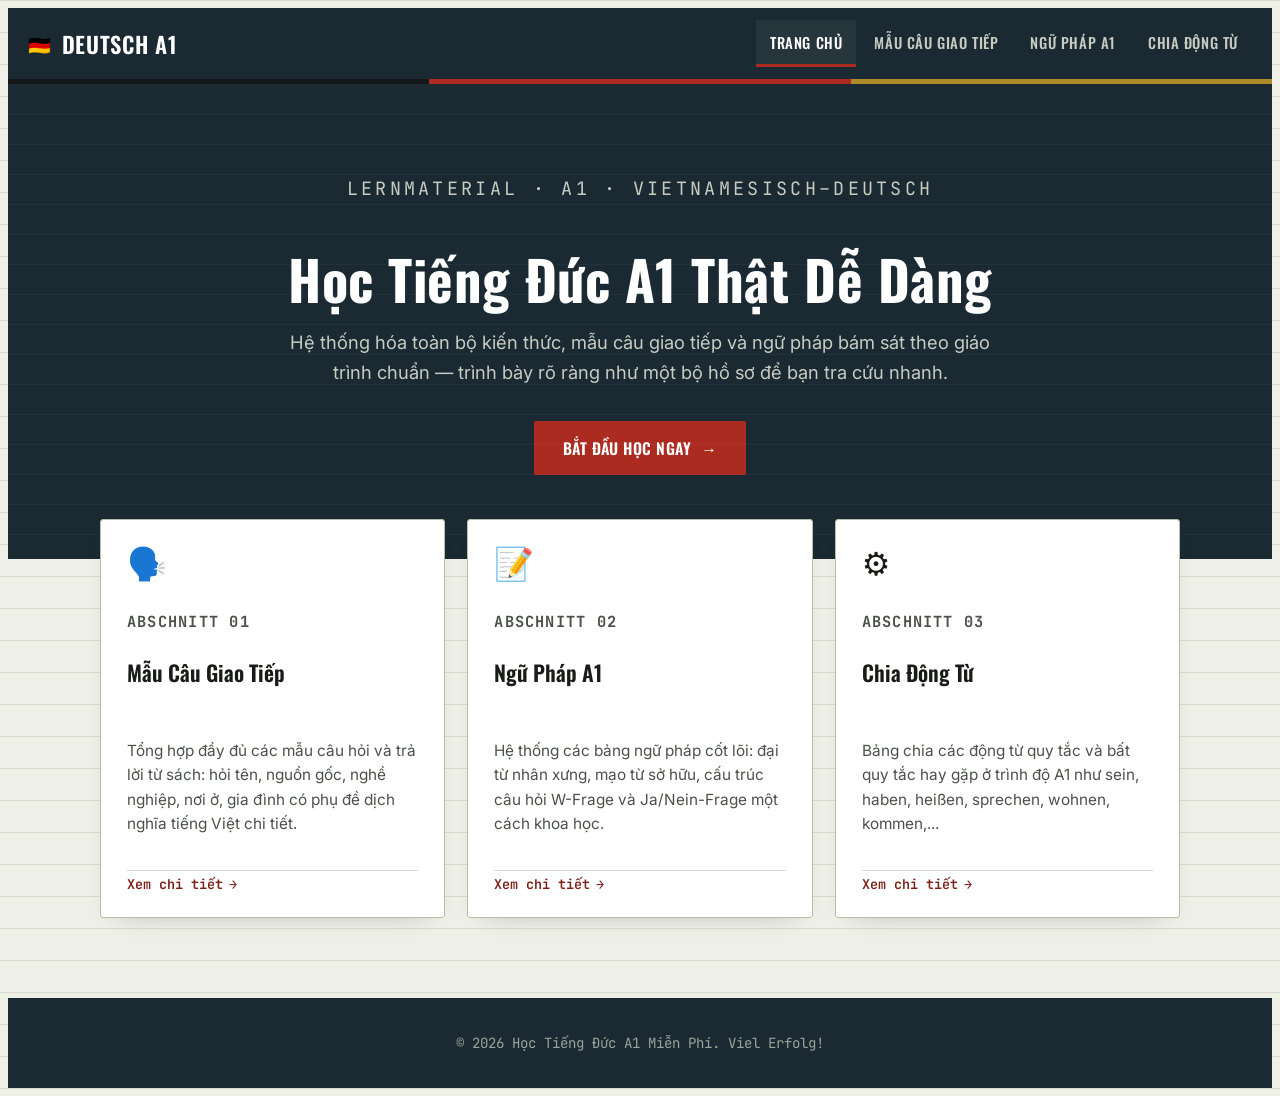
==== index.html @ eb677621 "update 17/7/2026" ====
<!DOCTYPE html>
<html lang="vi">
<head>
    <meta charset="UTF-8">
    <meta name="viewport" content="width=device-width, initial-scale=1.0">
    <title>Học Tiếng Đức A1 Toàn Diện</title>
    <link rel="stylesheet" href="style.css">
</head>
<body>

    <header class="site-header" id="top">
        <div class="header-inner">
            <a href="index.html" class="logo"><span class="flag">🇩🇪</span> Deutsch A1</a>
            <nav class="site-nav">
                <a href="index.html" class="nav-link active">Trang Chủ</a>
                <a href="mau_cau.html" class="nav-link">Mẫu câu giao tiếp</a>
                <a href="ngu_phap.html" class="nav-link">Ngữ pháp A1</a>
                <a href="chia_dong_tu.html" class="nav-link">Chia động từ</a>
            </nav>
        </div>
        <div class="stripe"></div>
    </header>

    <section class="hero">
        <div class="hero-inner">
            <p class="hero-eyebrow">Lernmaterial · A1 · Vietnamesisch–Deutsch</p>
            <h1>Học Tiếng Đức A1 Thật Dễ Dàng</h1>
            <p>Hệ thống hóa toàn bộ kiến thức, mẫu câu giao tiếp và ngữ pháp bám sát theo giáo trình chuẩn — trình bày rõ ràng như một bộ hồ sơ để bạn tra cứu nhanh.</p>
            <a href="mau_cau.html" class="hero-cta">Bắt đầu học ngay <span>→</span></a>
        </div>
    </section>

    <main class="feature-grid">
        <div class="feature-card">
            <div class="feature-icon">🗣️</div>
            <div>
                <p class="feature-num">ABSCHNITT 01</p>
                <h3>Mẫu Câu Giao Tiếp</h3>
            </div>
            <p>Tổng hợp đầy đủ các mẫu câu hỏi và trả lời từ sách: hỏi tên, nguồn gốc, nghề nghiệp, nơi ở, gia đình có phụ đề dịch nghĩa tiếng Việt chi tiết.</p>
            <a href="mau_cau.html" class="feature-link">Xem chi tiết <span>→</span></a>
        </div>

        <div class="feature-card">
            <div class="feature-icon">📝</div>
            <div>
                <p class="feature-num">ABSCHNITT 02</p>
                <h3>Ngữ Pháp A1</h3>
            </div>
            <p>Hệ thống các bảng ngữ pháp cốt lõi: đại từ nhân xưng, mạo từ sở hữu, cấu trúc câu hỏi W-Frage và Ja/Nein-Frage một cách khoa học.</p>
            <a href="ngu_phap.html" class="feature-link">Xem chi tiết <span>→</span></a>
        </div>

        <div class="feature-card">
            <div class="feature-icon">⚙️</div>
            <div>
                <p class="feature-num">ABSCHNITT 03</p>
                <h3>Chia Động Từ</h3>
            </div>
            <p>Bảng chia các động từ quy tắc và bất quy tắc hay gặp ở trình độ A1 như sein, haben, heißen, sprechen, wohnen, kommen,...</p>
            <a href="chia_dong_tu.html" class="feature-link">Xem chi tiết <span>→</span></a>
        </div>
    </main>

    <footer class="site-footer">
        <p>© 2026 Học Tiếng Đức A1 Miễn Phí. Viel Erfolg!</p>
    </footer>

</body>
</html>
---- style.css ----
/* =========================================================
   Deutsch A1 — Design System
   Concept: "Amtssprache" — the visual language of German
   official paperwork: Meldebescheinigung tables, passport
   stamps, DIN road-sign type, tri-colour registration stripes.
   Grounded in the real audience: adult learners preparing
   for German bureaucracy, not a generic study-app look.
   ========================================================= */

@import url('https://fonts.googleapis.com/css2?family=Oswald:wght@400;500;600;700&family=Inter:wght@400;500;600;700;800&family=JetBrains+Mono:wght@400;500;600;700&display=swap');

:root {
  /* --- colour tokens --- */
  --paper: #EEF0E8;
  /* cool, greyed paper — carbon-copy form */
  --paper-raised: #FFFFFF;
  --ink: #181B17;
  --ink-soft: #4B5148;
  --ink-faint: #8A9083;
  --line: #D7DACC;
  --line-strong: #B9BEAC;

  --navy: #1B2A32;
  --navy-soft: #24363F;

  --stamp-red: #AB2B21;
  --stamp-red-ink: #7D1F18;
  --stamp-red-soft: #F5E4E1;

  --stamp-green: #2A6B49;
  --stamp-green-soft: #E3EFE6;

  --gold: #AD8A2A;
  --gold-soft: #F3ECD6;

  /* --- type --- */
  --f-display: 'Oswald', 'Arial Narrow', sans-serif;
  --f-body: 'Inter', system-ui, sans-serif;
  --f-mono: 'JetBrains Mono', ui-monospace, monospace;

  --radius: 3px;
}

* {
  box-sizing: border-box;
  -webkit-tap-highlight-color: transparent;
}

html {
  scroll-behavior: smooth;
}

@media (max-width: 640px) {
  html {
    scroll-behavior: smooth;
    -webkit-text-size-adjust: 100%;
  }
}

body {
  background: var(--paper);
  background-image:
    linear-gradient(var(--line) 1px, transparent 1px);
  background-size: 100% 32px;
  color: var(--ink);
  font-family: var(--f-body);
  min-height: 100vh;
  display: flex;
  flex-direction: column;
  -webkit-font-smoothing: antialiased;
}

/* subtle top-of-page paper texture fade so the ruled lines don't
   fight with the card content beneath them */
main {
  position: relative;
}

a {
  color: inherit;
  text-decoration: none;
}

::selection {
  background: var(--stamp-red);
  color: #fff;
}

:focus-visible {
  outline: 2px solid var(--stamp-red);
  outline-offset: 2px;
}

/* =========================================================
   Tri-colour registration stripe — the recurring "seal" motif
   ========================================================= */
.stripe {
  height: 5px;
  width: 100%;
  background: linear-gradient(90deg,
      #14181A 0% 33.33%,
      var(--stamp-red) 33.33% 66.66%,
      var(--gold) 66.66% 100%);
}

/* =========================================================
   Header
   ========================================================= */
.site-header {
  background: var(--navy);
  color: #EDEFEA;
  position: sticky;
  top: 0;
  z-index: 50;
  box-shadow: 0 1px 0 rgba(0, 0, 0, .15);
}

.header-inner {
  max-width: 1280px;
  margin: 0 auto;
  padding: 12px 20px;
  padding-left: max(20px, env(safe-area-inset-left));
  padding-right: max(20px, env(safe-area-inset-right));
  display: flex;
  flex-wrap: wrap;
  align-items: center;
  justify-content: space-between;
  gap: 10px;
}

.logo {
  font-family: var(--f-display);
  font-size: 1.4rem;
  font-weight: 600;
  letter-spacing: .03em;
  text-transform: uppercase;
  display: flex;
  align-items: center;
  gap: 10px;
  color: #fff;
  flex-shrink: 0;
}

.logo:hover {
  opacity: .85;
}

.logo .flag {
  font-size: 1.15rem;
}

.site-nav {
  display: flex;
  flex-wrap: wrap;
  gap: 4px;
  font-family: var(--f-display);
  font-size: .92rem;
  letter-spacing: .04em;
  text-transform: uppercase;
}

.nav-link {
  padding: 11px 14px;
  min-height: 44px;
  display: flex;
  align-items: center;
  border-bottom: 3px solid transparent;
  color: #C7CCC3;
  font-weight: 500;
  transition: color .15s ease, border-color .15s ease, background .15s ease;
}

.nav-link:hover {
  color: #fff;
  background: rgba(255, 255, 255, .06);
}

.nav-link.active {
  color: #fff;
  border-color: var(--stamp-red);
  background: rgba(255, 255, 255, .05);
}

/* --- mobile: single-row horizontally scrollable nav, no wrap/reflow --- */
@media (max-width: 640px) {
  .header-inner {
    flex-wrap: nowrap;
    padding-top: 10px;
    padding-bottom: 0;
    gap: 0;
  }

  .logo {
    font-size: 1.15rem;
    padding-bottom: 10px;
  }

  .site-nav {
    width: 100%;
    flex-wrap: nowrap;
    overflow-x: auto;
    -webkit-overflow-scrolling: touch;
    scrollbar-width: none;
    gap: 2px;
    font-size: .82rem;
    margin: 0 -20px;
    padding: 0 20px 10px;
    mask-image: linear-gradient(to right, transparent 0, #000 16px, #000 calc(100% - 16px), transparent 100%);
  }

  .site-nav::-webkit-scrollbar {
    display: none;
  }

  .nav-link {
    flex-shrink: 0;
    padding: 8px 12px;
    border-bottom-width: 2px;
    white-space: nowrap;
  }
}

/* =========================================================
   Layout shell
   ========================================================= */
.shell {
  width: 100%;
  max-width: 1280px;
  margin: 0 auto;
  padding: 36px 20px 64px;
  display: flex;
  gap: 32px;
  flex-grow: 1;
  align-items: flex-start;
}

/* =========================================================
   Sidebar — styled as a document index tab
   ========================================================= */
.sidebar {
  width: 264px;
  flex-shrink: 0;
  position: sticky;
  top: 96px;
  max-height: calc(100vh - 120px);
  overflow-y: auto;
}

.sidebar-panel {
  background: var(--paper-raised);
  border: 1px solid var(--line-strong);
  border-radius: var(--radius);
}

.sidebar-panel::before {
  content: "";
  display: block;
  height: 4px;
  background: linear-gradient(90deg,
      #14181A 0% 33.33%, var(--stamp-red) 33.33% 66.66%, var(--gold) 66.66% 100%);
}

.sidebar-title {
  font-family: var(--f-mono);
  font-size: .68rem;
  font-weight: 600;
  letter-spacing: .12em;
  text-transform: uppercase;
  color: var(--ink-faint);
  padding: 16px 18px 8px;
  list-style: none;
  display: flex;
  align-items: center;
  justify-content: space-between;
  gap: 10px;
}

.sidebar-title::-webkit-details-marker {
  display: none;
}

.sidebar-title::after {
  content: "";
  width: 8px;
  height: 8px;
  flex-shrink: 0;
  border-right: 1.5px solid var(--ink-faint);
  border-bottom: 1.5px solid var(--ink-faint);
  transform: rotate(45deg);
  transition: transform .2s ease;
  display: none;
}

details[open]>.sidebar-title::after {
  transform: rotate(-135deg);
}

.sidebar-nav {
  padding: 0 10px 14px;
  display: flex;
  flex-direction: column;
  gap: 1px;
}

.sidebar-nav a {
  display: flex;
  align-items: center;
  min-height: 40px;
  gap: 8px;
  padding: 8px 8px;
  border-radius: 2px;
  font-size: .89rem;
  font-weight: 500;
  color: var(--ink-soft);
  border-left: 2px solid transparent;
  transition: background .15s ease, color .15s ease, border-color .15s ease;
}

.sidebar-nav a:hover {
  background: var(--stamp-red-soft);
  color: var(--stamp-red-ink);
  border-left-color: var(--stamp-red);
}

/* =========================================================
   Page intro
   ========================================================= */
.page-intro {
  margin-bottom: 28px;
  max-width: 62ch;
}

.page-eyebrow {
  font-family: var(--f-mono);
  font-size: .74rem;
  letter-spacing: .14em;
  text-transform: uppercase;
  color: var(--stamp-red-ink);
  font-weight: 600;
  margin-bottom: 8px;
  display: flex;
  align-items: center;
  gap: 8px;
}

.page-eyebrow::before {
  content: "";
  width: 20px;
  height: 2px;
  background: var(--stamp-red);
  display: inline-block;
}

.page-title {
  font-family: var(--f-display);
  font-size: 2.5rem;
  font-weight: 700;
  letter-spacing: .01em;
  color: var(--ink);
  line-height: 1.1;
  margin-bottom: 10px;
}

.page-sub {
  color: var(--ink-soft);
  font-size: 1.08rem;
  line-height: 1.6;
}

/* =========================================================
   Section card — the core content unit
   ========================================================= */
main.content-main {
  flex-grow: 1;
  max-width: 880px;
  min-width: 0;
  display: flex;
  flex-direction: column;
  gap: 28px;
}

.section-card {
  position: relative;
  background: var(--paper-raised);
  border: 1px solid var(--line-strong);
  border-radius: var(--radius);
  padding: 32px 32px 30px;
  scroll-margin-top: 96px;
}

.section-head {
  display: flex;
  align-items: center;
  gap: 16px;
  padding-bottom: 16px;
  margin-bottom: 22px;
  border-bottom: 1px solid var(--line);
}

/* the "postmark" — signature element, used once per section head */
.stamp-mark {
  flex-shrink: 0;
  width: 52px;
  height: 52px;
  border-radius: 50%;
  border: 2px solid var(--stamp-red);
  outline: 1px solid var(--stamp-red);
  outline-offset: 3px;
  display: flex;
  align-items: center;
  justify-content: center;
  transform: rotate(-6deg);
  color: var(--stamp-red);
  font-family: var(--f-mono);
  font-weight: 700;
  font-size: 1.15rem;
  background: var(--stamp-red-soft);
}

.section-titles {
  display: flex;
  flex-direction: column;
  gap: 3px;
}

.section-title-de {
  font-family: var(--f-display);
  font-size: 1.5rem;
  font-weight: 600;
  color: var(--ink);
  display: flex;
  align-items: center;
  gap: 10px;
}

.section-title-vi {
  font-family: var(--f-mono);
  font-size: .82rem;
  color: var(--ink-faint);
  letter-spacing: .02em;
}

/* =========================================================
   Q / A pattern blocks — styled like a filled-in form field
   ========================================================= */
.qa-group {
  display: flex;
  flex-direction: column;
  gap: 18px;
}

.qa-item+.qa-item {
  padding-top: 18px;
  border-top: 1px dashed var(--line);
}

.field-label {
  font-family: var(--f-mono);
  font-size: .68rem;
  font-weight: 600;
  letter-spacing: .12em;
  text-transform: uppercase;
  color: var(--ink-faint);
  margin-bottom: 6px;
  display: block;
}

.qa-row {
  display: flex;
  gap: 10px;
  align-items: flex-start;
  margin-top: 4px;
}

.qa-row+.qa-row {
  margin-top: 8px;
}

.qa-tag {
  flex-shrink: 0;
  font-family: var(--f-mono);
  font-size: .66rem;
  font-weight: 700;
  letter-spacing: .06em;
  padding: 3px 7px;
  border-radius: 2px;
  margin-top: 3px;
  text-transform: uppercase;
}

.qa-tag.frage {
  background: var(--stamp-red-soft);
  color: var(--stamp-red-ink);
}

.qa-tag.antwort {
  background: var(--stamp-green-soft);
  color: var(--stamp-green);
}

.qa-text {
  font-size: 1.18rem;
  font-weight: 600;
  line-height: 1.5;
}

.qa-row.frage .qa-text {
  color: var(--stamp-red-ink);
}

.qa-row.antwort .qa-text {
  color: var(--stamp-green);
}

.qa-text .divider {
  color: var(--ink-faint);
  font-weight: 400;
  font-size: .95rem;
  margin: 0 2px;
}

.qa-translit {
  color: var(--ink-soft);
  font-size: .93rem;
  font-style: italic;
  margin-top: 3px;
}

.qa-note {
  color: var(--ink-faint);
  font-weight: 400;
  font-size: .95rem;
}

.indent {
  padding-left: 34px;
}

/* mood/level grid (section 5 in mau_cau) */
.mood-grid {
  display: grid;
  grid-template-columns: repeat(2, minmax(0, 1fr));
  gap: 8px 20px;
  padding-left: 34px;
  font-size: 1.05rem;
  font-weight: 600;
}

@media (min-width: 640px) {
  .mood-grid {
    grid-template-columns: repeat(2, minmax(0, auto));
  }
}

/* =========================================================
   Note / callout ribbon (replaces amber alert box)
   ========================================================= */
.note-box {
  position: relative;
  background: var(--gold-soft);
  border: 1px solid #E0CE9A;
  border-radius: 2px;
  padding: 14px 16px 14px 20px;
  font-size: .95rem;
  color: #5C4A15;
  margin-top: 6px;
}

.note-box::before {
  content: "";
  position: absolute;
  left: 0;
  top: 0;
  bottom: 0;
  width: 4px;
  background: var(--gold);
}

.note-box strong {
  font-family: var(--f-mono);
  font-size: .82rem;
  letter-spacing: .02em;
  text-transform: uppercase;
  color: #5C4A15;
}

.note-box ul {
  margin-top: 6px;
  padding-left: 18px;
}

.note-box li {
  margin-top: 2px;
}

.mini-quote {
  font-size: .92rem;
  font-style: italic;
  background: var(--paper);
  border: 1px solid var(--line);
  padding: 10px 14px;
  border-radius: 2px;
  margin-top: 10px;
}

/* =========================================================
   Data tables — Meldebescheinigung style
   ========================================================= */
.swipe-hint {
  display: none;
  align-items: center;
  gap: 6px;
  font-family: var(--f-mono);
  font-size: .72rem;
  letter-spacing: .04em;
  text-transform: uppercase;
  color: var(--ink-faint);
  margin-bottom: 8px;
}

@media (max-width: 640px) {
  .swipe-hint {
    display: flex;
  }
}

.table-wrap {
  overflow-x: auto;
  -webkit-overflow-scrolling: touch;
  border: 1px solid var(--line-strong);
  border-radius: 2px;
  background-color: var(--paper-raised);
  background-repeat: no-repeat;
  background-size: 28px 100%, 28px 100%, 10px 100%, 10px 100%;
  background-position: left center, right center, left center, right center;
  background-image:
    linear-gradient(to right, var(--paper-raised) 30%, rgba(255, 255, 255, 0)),
    linear-gradient(to left, var(--paper-raised) 30%, rgba(255, 255, 255, 0)),
    linear-gradient(to right, rgba(24, 27, 23, .12), rgba(255, 255, 255, 0)),
    linear-gradient(to left, rgba(24, 27, 23, .12), rgba(255, 255, 255, 0));
  background-attachment: local, local, scroll, scroll;
}

table.data-table {
  width: max-content;
  min-width: 100%;
  border-collapse: separate;
  border-spacing: 0;
  background: var(--paper-raised);
}

table.data-table thead th:first-child {
  position: sticky;
  left: 0;
  z-index: 20;
  background: var(--navy);
}

table.data-table tbody td:first-child {
  position: sticky;
  left: 0;
  z-index: 10;
  background: var(--paper);
  box-shadow: 3px 0 8px rgba(0, 0, 0, .08);
}

table.data-table tbody tr:hover td:first-child {
  background: #EBD8D6;
}

table.data-table tr.flag-row td:first-child {
  background: var(--gold-soft);
}

table.data-table tr.flag-row:hover td:first-child {
  background: #EFE2BC;
}

table.data-table thead tr {
  background: var(--navy);
}

table.data-table th {
  color: #fff;
  font-family: var(--f-mono);
  font-weight: 600;
  font-size: .8rem;
  letter-spacing: .04em;
  text-transform: uppercase;
  text-align: left;
  padding: 12px 16px;
  border: 1px solid rgba(255, 255, 255, .12);
}

table.data-table th .sub {
  display: block;
  font-family: var(--f-body);
  font-weight: 400;
  text-transform: none;
  letter-spacing: 0;
  font-size: .74rem;
  opacity: .75;
  margin-top: 2px;
}

table.data-table td {
  padding: 12px 16px;
  border: 1px solid var(--line);
  font-weight: 500;
  vertical-align: middle;
}

table.data-table td.rowhead {
  background: var(--paper);
  font-weight: 700;
  color: var(--ink-soft);
  font-family: var(--f-mono);
  font-size: .88rem;
}

table.data-table tbody tr:hover td {
  background: var(--stamp-red-soft);
}

table.data-table tbody tr:hover td.rowhead {
  background: #EBD8D6;
}

table.data-table tr.flag-row td {
  background: var(--gold-soft);
}

table.data-table tr.flag-row:hover td {
  background: #EFE2BC;
}

.ending {
  color: var(--stamp-red);
  font-weight: 800;
}

.ending-alt {
  color: var(--stamp-green);
  font-weight: 800;
  text-decoration: underline;
  text-underline-offset: 2px;
}

/* =========================================================
   Footer
   ========================================================= */
.site-footer {
  background: var(--navy);
  color: #9AA39B;
  text-align: center;
  padding: 22px 20px;
  padding-bottom: max(22px, env(safe-area-inset-bottom));
  font-size: .88rem;
  margin-top: auto;
  font-family: var(--f-mono);
}

/* =========================================================
   Back-to-top — fixed corner tab, thumb-reachable on mobile
   ========================================================= */
.to-top {
  position: fixed;
  right: 18px;
  bottom: 18px;
  bottom: max(18px, env(safe-area-inset-bottom));
  width: 46px;
  height: 46px;
  border-radius: 50%;
  background: var(--navy);
  color: #fff;
  border: 2px solid var(--stamp-red);
  display: flex;
  align-items: center;
  justify-content: center;
  font-size: 1.1rem;
  box-shadow: 0 8px 18px -6px rgba(0, 0, 0, .4);
  z-index: 40;
  transition: transform .15s ease, background .15s ease;
}

.to-top:hover {
  background: var(--navy-soft);
  transform: translateY(-2px);
}

.to-top:active {
  transform: translateY(0);
}

/* =========================================================
   Home page
   ========================================================= */
.hero {
  background: var(--navy);
  color: #fff;
  padding: 72px 20px 84px;
  text-align: center;
  position: relative;
  overflow: hidden;
}

.hero::after {
  content: "";
  position: absolute;
  inset: 0;
  background-image: linear-gradient(rgba(255, 255, 255, .035) 1px, transparent 1px);
  background-size: 100% 30px;
  pointer-events: none;
}

.hero-inner {
  max-width: 720px;
  margin: 0 auto;
  position: relative;
}

.hero-eyebrow {
  font-family: var(--f-mono);
  font-size: .78rem;
  letter-spacing: .18em;
  text-transform: uppercase;
  color: #E0C878;
  margin-bottom: 16px;
}

.hero h1 {
  font-family: var(--f-display);
  font-size: clamp(2.2rem, 5vw, 3.4rem);
  font-weight: 700;
  letter-spacing: .01em;
  line-height: 1.12;
  margin-bottom: 18px;
}

.hero p {
  font-size: 1.15rem;
  color: #C7CCC3;
  margin-bottom: 34px;
  line-height: 1.6;
}

.hero-cta {
  display: inline-flex;
  align-items: center;
  gap: 10px;
  background: var(--stamp-red);
  color: #fff;
  font-family: var(--f-display);
  font-weight: 600;
  letter-spacing: .03em;
  text-transform: uppercase;
  font-size: .98rem;
  padding: 14px 28px;
  border-radius: 2px;
  transition: background .15s ease, transform .15s ease;
  border: 1px solid var(--stamp-red);
}

.hero-cta:hover {
  background: var(--stamp-red-ink);
  transform: translateY(-1px);
}

.feature-grid {
  max-width: 1120px;
  margin: -40px auto 0;
  padding: 0 20px 80px;
  position: relative;
  z-index: 2;
  display: grid;
  grid-template-columns: repeat(3, minmax(0, 1fr));
  gap: 22px;
}

@media (max-width: 860px) {
  .feature-grid {
    grid-template-columns: 1fr;
  }
}

.feature-card {
  background: var(--paper-raised);
  border: 1px solid var(--line-strong);
  border-radius: var(--radius);
  padding: 28px 26px 24px;
  display: flex;
  flex-direction: column;
  gap: 14px;
  box-shadow: 0 10px 24px -18px rgba(0, 0, 0, .35);
  transition: transform .18s ease, box-shadow .18s ease;
}

.feature-card:hover {
  transform: translateY(-3px);
  box-shadow: 0 16px 30px -16px rgba(0, 0, 0, .28);
}

.feature-num {
  font-family: var(--f-mono);
  font-size: .78rem;
  font-weight: 700;
  color: var(--stamp-red-ink);
  letter-spacing: .08em;
}

.feature-icon {
  font-size: 2rem;
  line-height: 1;
}

.feature-card h3 {
  font-family: var(--f-display);
  font-size: 1.35rem;
  font-weight: 600;
  color: var(--ink);
}

.feature-card p {
  color: var(--ink-soft);
  font-size: .96rem;
  line-height: 1.6;
  flex-grow: 1;
}

.feature-link {
  font-family: var(--f-mono);
  font-size: .84rem;
  font-weight: 600;
  color: var(--stamp-red-ink);
  display: inline-flex;
  align-items: center;
  gap: 6px;
  padding-top: 4px;
  border-top: 1px solid var(--line);
  margin-top: 4px;
}

.feature-card:hover .feature-link {
  gap: 9px;
}

.feature-link span {
  transition: transform .15s ease;
}

/* =========================================================
   Responsive
   ========================================================= */

/* ---- Desktop: sidebar is always expanded, not a toggle ---- */
@media (min-width: 861px) {
  .sidebar-panel>*:not(summary) {
    display: flex !important;
  }

  .sidebar-title {
    pointer-events: none;
    cursor: default;
  }
}

/* ---- Tablet / narrow desktop ---- */
@media (max-width: 860px) {
  .shell {
    flex-direction: column;
    align-items: stretch;
    padding: 24px 16px 56px;
    gap: 20px;
  }

  .sidebar {
    width: 100%;
    position: static;
    max-height: none;
  }

  .sidebar-title {
    cursor: pointer;
  }

  .sidebar-title::after {
    display: block;
  }

  .sidebar-nav {
    display: grid;
    grid-template-columns: repeat(2, 1fr);
    gap: 2px;
  }

  .section-card {
    padding: 24px 18px;
  }

  .section-head {
    gap: 12px;
  }

  .page-title {
    font-size: 2rem;
  }

  .qa-text {
    font-size: 1.08rem;
  }

  .feature-grid {
    margin-top: -28px;
    gap: 16px;
  }

  .hero {
    padding: 56px 20px 68px;
  }
}

/* ---- Phones ---- */
@media (max-width: 640px) {
  body {
    background-size: 100% 26px;
  }

  .shell {
    padding: 18px 14px 48px;
  }

  .page-eyebrow {
    font-size: .68rem;
  }

  .page-title {
    font-size: 1.65rem;
  }

  .page-sub {
    font-size: .98rem;
  }

  .page-intro {
    margin-bottom: 20px;
  }

  .section-card {
    padding: 20px 16px;
    border-radius: 4px;
  }

  .section-head {
    gap: 10px;
    padding-bottom: 12px;
    margin-bottom: 16px;
  }

  .stamp-mark {
    width: 38px;
    height: 38px;
    font-size: .85rem;
    outline-offset: 2px;
    border-width: 1.5px;
  }

  .section-title-de {
    font-size: 1.18rem;
    gap: 6px;
    flex-wrap: wrap;
  }

  .section-title-vi {
    font-size: .74rem;
  }

  .qa-group {
    gap: 14px;
  }

  .qa-item+.qa-item {
    padding-top: 14px;
  }

  .qa-row {
    gap: 8px;
  }

  .qa-text {
    font-size: 1rem;
    line-height: 1.45;
  }

  .qa-tag {
    font-size: .6rem;
    padding: 3px 6px;
    margin-top: 2px;
  }

  .qa-translit,
  .qa-note {
    font-size: .85rem;
  }

  .indent {
    padding-left: 20px;
  }

  .mood-grid {
    padding-left: 20px;
    font-size: .95rem;
    gap: 6px 14px;
  }

  .note-box {
    padding: 12px 14px 12px 16px;
    font-size: .88rem;
  }

  .mini-quote {
    font-size: .86rem;
    padding: 10px 12px;
  }

  table.data-table {
    font-size: .88rem;
  }

  table.data-table th {
    padding: 10px 12px;
    font-size: .72rem;
  }

  table.data-table td {
    padding: 10px 12px;
  }

  .hero {
    padding: 44px 18px 60px;
  }

  .hero-eyebrow {
    font-size: .68rem;
    letter-spacing: .12em;
  }

  .hero p {
    font-size: 1rem;
    margin-bottom: 26px;
  }

  .hero-cta {
    width: 100%;
    justify-content: center;
    padding: 15px 20px;
  }

  .feature-grid {
    margin-top: 0;
    padding-top: 24px;
  }

  .feature-card {
    padding: 22px 20px 20px;
  }

  .to-top {
    width: 42px;
    height: 42px;
    right: 14px;
    font-size: 1rem;
  }
}

/* ---- Small phones ---- */
@media (max-width: 400px) {
  .logo {
    font-size: 1.02rem;
    gap: 6px;
  }

  .sidebar-nav {
    grid-template-columns: 1fr;
  }

  .page-title {
    font-size: 1.45rem;
  }

  .qa-text {
    font-size: .95rem;
  }

  table.data-table {
    font-size: .82rem;
  }

  table.data-table th,
  table.data-table td {
    padding: 8px 10px;
  }
}

/* ---- Landscape phones: header shouldn't eat the viewport ---- */
@media (max-height: 420px) and (orientation: landscape) {
  .site-header {
    position: relative;
  }

  .to-top {
    display: none;
  }
}

@media (prefers-reduced-motion: reduce) {
  * {
    transition: none !important;
    animation: none !important;
  }
}

/* ===========================
   Back To Top Animation
=========================== */

.to-top {
  opacity: 0;
  visibility: hidden;
  pointer-events: none;
  transform: translateY(20px);
  transition:
    opacity .25s ease,
    transform .25s ease,
    visibility .25s;
}

.to-top.show {
  opacity: 1;
  visibility: visible;
  pointer-events: auto;
  transform: translateY(0);
}

.to-top:hover {
  transform: translateY(-4px) scale(1.06);
}

.to-top:active {
  transform: scale(.95);
}
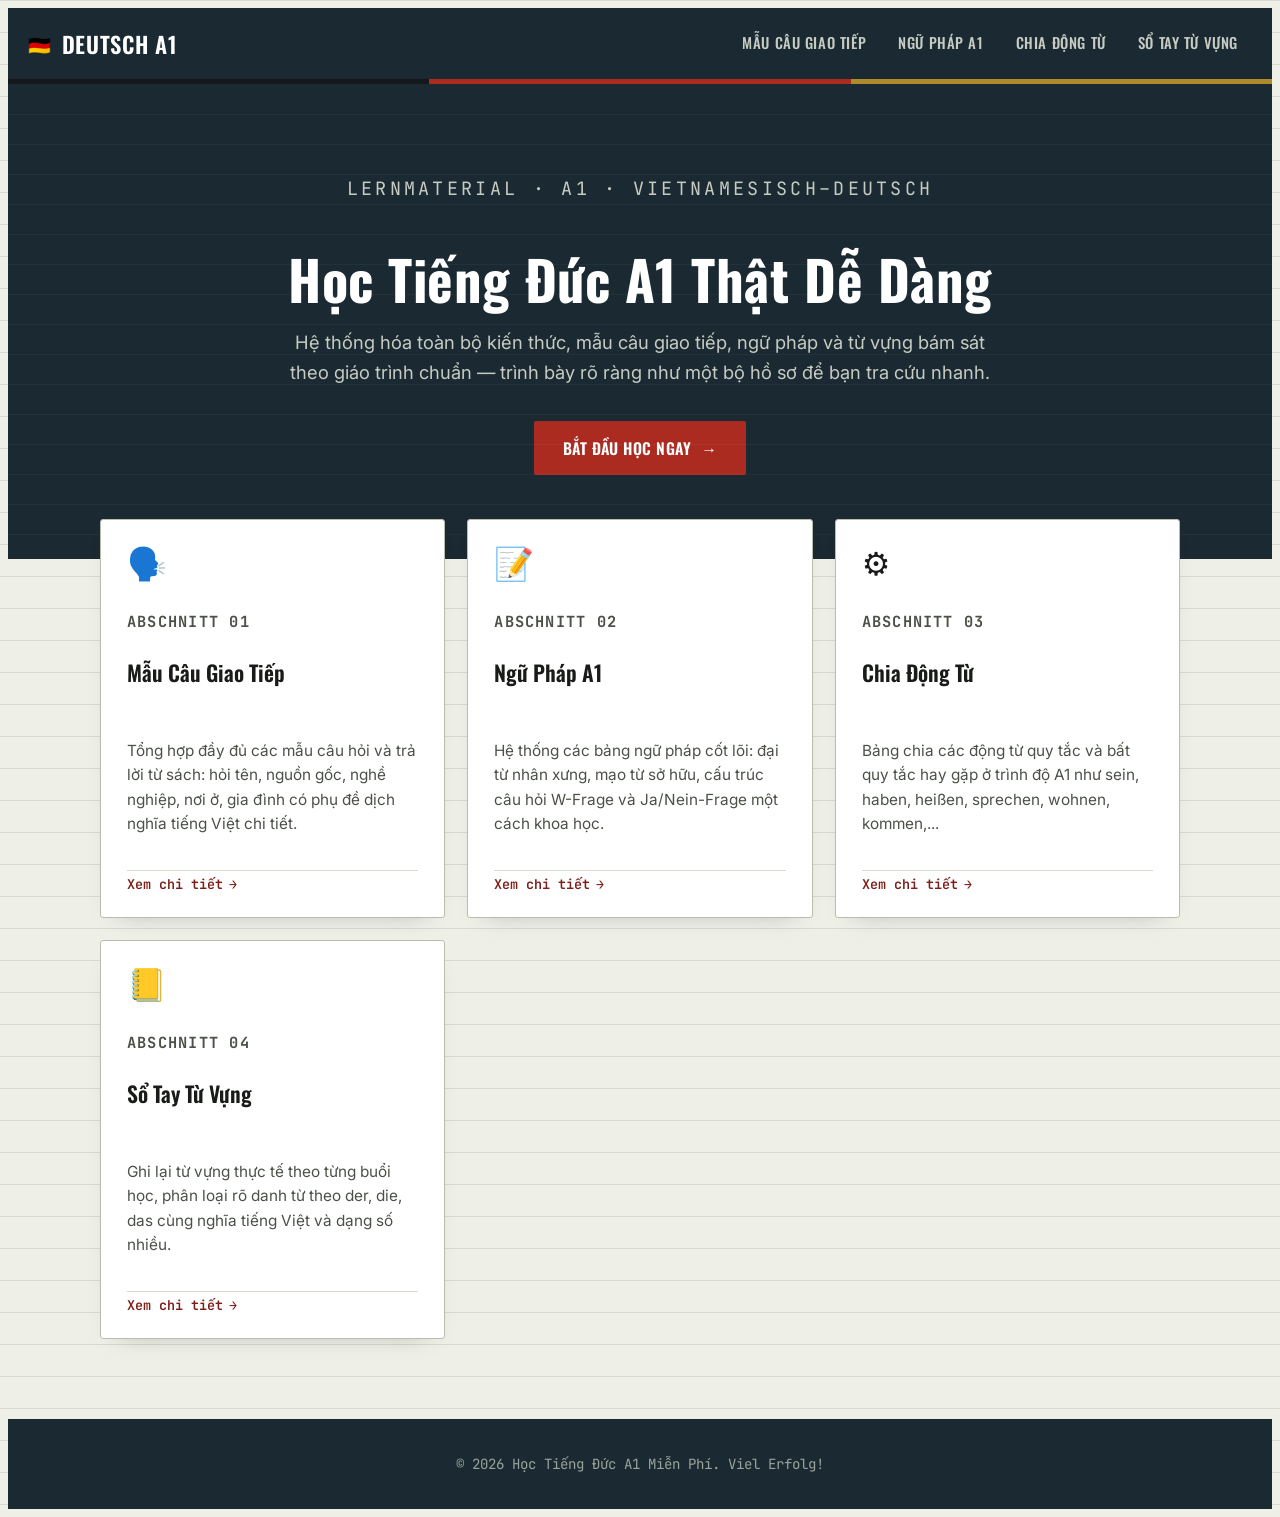
==== commit 3f68ef5b: "update 21/7/2026" ====
--- a/index.html
+++ b/index.html
@@ -4,7 +4,7 @@
     <meta charset="UTF-8">
     <meta name="viewport" content="width=device-width, initial-scale=1.0">
     <title>Học Tiếng Đức A1 Toàn Diện</title>
-    <link rel="stylesheet" href="style.css">
+    <link rel="stylesheet" href="css/style.css">
 </head>
 <body>
 
@@ -12,10 +12,10 @@
         <div class="header-inner">
             <a href="index.html" class="logo"><span class="flag">🇩🇪</span> Deutsch A1</a>
             <nav class="site-nav">
-                <a href="index.html" class="nav-link active">Trang Chủ</a>
                 <a href="mau_cau.html" class="nav-link">Mẫu câu giao tiếp</a>
                 <a href="ngu_phap.html" class="nav-link">Ngữ pháp A1</a>
                 <a href="chia_dong_tu.html" class="nav-link">Chia động từ</a>
+                <a href="so_tay_tu_vung.html" class="nav-link">Sổ tay từ vựng</a>
             </nav>
         </div>
         <div class="stripe"></div>
@@ -25,7 +25,7 @@
         <div class="hero-inner">
             <p class="hero-eyebrow">Lernmaterial · A1 · Vietnamesisch–Deutsch</p>
             <h1>Học Tiếng Đức A1 Thật Dễ Dàng</h1>
-            <p>Hệ thống hóa toàn bộ kiến thức, mẫu câu giao tiếp và ngữ pháp bám sát theo giáo trình chuẩn — trình bày rõ ràng như một bộ hồ sơ để bạn tra cứu nhanh.</p>
+            <p>Hệ thống hóa toàn bộ kiến thức, mẫu câu giao tiếp, ngữ pháp và từ vựng bám sát theo giáo trình chuẩn — trình bày rõ ràng như một bộ hồ sơ để bạn tra cứu nhanh.</p>
             <a href="mau_cau.html" class="hero-cta">Bắt đầu học ngay <span>→</span></a>
         </div>
     </section>
@@ -60,11 +60,21 @@
             <p>Bảng chia các động từ quy tắc và bất quy tắc hay gặp ở trình độ A1 như sein, haben, heißen, sprechen, wohnen, kommen,...</p>
             <a href="chia_dong_tu.html" class="feature-link">Xem chi tiết <span>→</span></a>
         </div>
+
+        <div class="feature-card">
+            <div class="feature-icon">📒</div>
+            <div>
+                <p class="feature-num">ABSCHNITT 04</p>
+                <h3>Sổ Tay Từ Vựng</h3>
+            </div>
+            <p>Ghi lại từ vựng thực tế theo từng buổi học, phân loại rõ danh từ theo der, die, das cùng nghĩa tiếng Việt và dạng số nhiều.</p>
+            <a href="so_tay_tu_vung.html" class="feature-link">Xem chi tiết <span>→</span></a>
+        </div>
     </main>
 
     <footer class="site-footer">
         <p>© 2026 Học Tiếng Đức A1 Miễn Phí. Viel Erfolg!</p>
     </footer>
-
+<script src="js/main.js"></script>
 </body>
-</html>
+</html>
--- a/css/style.css
+++ b/css/style.css
@@ -0,0 +1,1864 @@
+/* =========================================================
+   Deutsch A1 — Design System
+   Concept: "Amtssprache" — the visual language of German
+   official paperwork: Meldebescheinigung tables, passport
+   stamps, DIN road-sign type, tri-colour registration stripes.
+   Grounded in the real audience: adult learners preparing
+   for German bureaucracy, not a generic study-app look.
+   ========================================================= */
+
+@import url('https://fonts.googleapis.com/css2?family=Oswald:wght@400;500;600;700&family=Inter:wght@400;500;600;700;800&family=JetBrains+Mono:wght@400;500;600;700&display=swap');
+
+:root {
+  /* --- colour tokens --- */
+  --paper: #EEF0E8;
+  /* cool, greyed paper — carbon-copy form */
+  --paper-raised: #FFFFFF;
+  --ink: #181B17;
+  --ink-soft: #4B5148;
+  --ink-faint: #8A9083;
+  --line: #D7DACC;
+  --line-strong: #B9BEAC;
+
+  --navy: #1B2A32;
+  --navy-soft: #24363F;
+
+  --stamp-red: #AB2B21;
+  --stamp-red-ink: #7D1F18;
+  --stamp-red-soft: #F5E4E1;
+
+  --stamp-green: #2A6B49;
+  --stamp-green-soft: #E3EFE6;
+
+  --gold: #AD8A2A;
+  --gold-soft: #F3ECD6;
+
+  /* --- type --- */
+  --f-display: 'Oswald', 'Arial Narrow', sans-serif;
+  --f-body: 'Inter', system-ui, sans-serif;
+  --f-mono: 'JetBrains Mono', ui-monospace, monospace;
+
+  --radius: 3px;
+}
+
+* {
+  box-sizing: border-box;
+  -webkit-tap-highlight-color: transparent;
+}
+
+html {
+  scroll-behavior: smooth;
+}
+
+@media (max-width: 640px) {
+  html {
+    scroll-behavior: smooth;
+    -webkit-text-size-adjust: 100%;
+  }
+}
+
+body {
+  background: var(--paper);
+  background-image:
+    linear-gradient(var(--line) 1px, transparent 1px);
+  background-size: 100% 32px;
+  color: var(--ink);
+  font-family: var(--f-body);
+  min-height: 100vh;
+  display: flex;
+  flex-direction: column;
+  -webkit-font-smoothing: antialiased;
+}
+
+/* subtle top-of-page paper texture fade so the ruled lines don't
+   fight with the card content beneath them */
+main {
+  position: relative;
+}
+
+a {
+  color: inherit;
+  text-decoration: none;
+}
+
+::selection {
+  background: var(--stamp-red);
+  color: #fff;
+}
+
+:focus-visible {
+  outline: 2px solid var(--stamp-red);
+  outline-offset: 2px;
+}
+
+/* =========================================================
+   Tri-colour registration stripe — the recurring "seal" motif
+   ========================================================= */
+.stripe {
+  height: 5px;
+  width: 100%;
+  background: linear-gradient(90deg,
+      #14181A 0% 33.33%,
+      var(--stamp-red) 33.33% 66.66%,
+      var(--gold) 66.66% 100%);
+}
+
+/* =========================================================
+   Header
+   ========================================================= */
+.site-header {
+  background: var(--navy);
+  color: #EDEFEA;
+  position: sticky;
+  top: 0;
+  z-index: 50;
+  box-shadow: 0 1px 0 rgba(0, 0, 0, .15);
+}
+
+.header-inner {
+  max-width: 1280px;
+  margin: 0 auto;
+  padding: 12px 20px;
+  padding-left: max(20px, env(safe-area-inset-left));
+  padding-right: max(20px, env(safe-area-inset-right));
+  display: flex;
+  flex-wrap: wrap;
+  align-items: center;
+  justify-content: space-between;
+  gap: 10px;
+}
+
+.logo {
+  font-family: var(--f-display);
+  font-size: 1.4rem;
+  font-weight: 600;
+  letter-spacing: .03em;
+  text-transform: uppercase;
+  display: flex;
+  align-items: center;
+  gap: 10px;
+  color: #fff;
+  flex-shrink: 0;
+}
+
+.logo:hover {
+  opacity: .85;
+}
+
+.logo .flag {
+  font-size: 1.15rem;
+}
+
+.site-nav {
+  display: flex;
+  flex-wrap: wrap;
+  gap: 4px;
+  font-family: var(--f-display);
+  font-size: .92rem;
+  letter-spacing: .04em;
+  text-transform: uppercase;
+}
+
+.nav-link {
+  padding: 11px 14px;
+  min-height: 44px;
+  display: flex;
+  align-items: center;
+  border-bottom: 3px solid transparent;
+  color: #C7CCC3;
+  font-weight: 500;
+  transition: color .15s ease, border-color .15s ease, background .15s ease;
+}
+
+.nav-link:hover {
+  color: #fff;
+  background: rgba(255, 255, 255, .06);
+}
+
+.nav-link.active {
+  color: #fff;
+  border-color: var(--stamp-red);
+  background: rgba(255, 255, 255, .05);
+}
+
+/* --- mobile: single-row horizontally scrollable nav, no wrap/reflow --- */
+@media (max-width: 640px) {
+  .header-inner {
+    flex-wrap: nowrap;
+    padding-top: 10px;
+    padding-bottom: 0;
+    gap: 0;
+  }
+
+  .logo {
+    font-size: 1.15rem;
+    padding-bottom: 10px;
+  }
+
+  .site-nav {
+    width: 100%;
+    flex-wrap: nowrap;
+    overflow-x: auto;
+    -webkit-overflow-scrolling: touch;
+    scrollbar-width: none;
+    gap: 2px;
+    font-size: .82rem;
+    margin: 0 -20px;
+    padding: 0 20px 10px;
+    mask-image: linear-gradient(to right, transparent 0, #000 16px, #000 calc(100% - 16px), transparent 100%);
+  }
+
+  .site-nav::-webkit-scrollbar {
+    display: none;
+  }
+
+  .nav-link {
+    flex-shrink: 0;
+    padding: 8px 12px;
+    border-bottom-width: 2px;
+    white-space: nowrap;
+  }
+}
+
+/* =========================================================
+   Layout shell
+   ========================================================= */
+.shell {
+  width: 100%;
+  max-width: 1280px;
+  margin: 0 auto;
+  padding: 36px 20px 64px;
+  display: flex;
+  gap: 32px;
+  flex-grow: 1;
+  align-items: flex-start;
+}
+
+/* =========================================================
+   Sidebar — styled as a document index tab
+   ========================================================= */
+.sidebar {
+  width: 264px;
+  flex-shrink: 0;
+  position: sticky;
+  top: 96px;
+  max-height: calc(100vh - 120px);
+  overflow-y: auto;
+}
+
+.sidebar-panel {
+  background: var(--paper-raised);
+  border: 1px solid var(--line-strong);
+  border-radius: var(--radius);
+}
+
+.sidebar-panel::before {
+  content: "";
+  display: block;
+  height: 4px;
+  background: linear-gradient(90deg,
+      #14181A 0% 33.33%, var(--stamp-red) 33.33% 66.66%, var(--gold) 66.66% 100%);
+}
+
+.sidebar-title {
+  font-family: var(--f-mono);
+  font-size: .68rem;
+  font-weight: 600;
+  letter-spacing: .12em;
+  text-transform: uppercase;
+  color: var(--ink-faint);
+  padding: 16px 18px 8px;
+  list-style: none;
+  display: flex;
+  align-items: center;
+  justify-content: space-between;
+  gap: 10px;
+}
+
+.sidebar-title::-webkit-details-marker {
+  display: none;
+}
+
+.sidebar-title::after {
+  content: "";
+  width: 8px;
+  height: 8px;
+  flex-shrink: 0;
+  border-right: 1.5px solid var(--ink-faint);
+  border-bottom: 1.5px solid var(--ink-faint);
+  transform: rotate(45deg);
+  transition: transform .2s ease;
+  display: none;
+}
+
+details[open]>.sidebar-title::after {
+  transform: rotate(-135deg);
+}
+
+.sidebar-nav {
+  padding: 0 10px 14px;
+  display: flex;
+  flex-direction: column;
+  gap: 1px;
+}
+
+.sidebar-nav a {
+  display: flex;
+  align-items: center;
+  min-height: 40px;
+  gap: 8px;
+  padding: 8px 8px;
+  border-radius: 2px;
+  font-size: .89rem;
+  font-weight: 500;
+  color: var(--ink-soft);
+  border-left: 2px solid transparent;
+  transition: background .15s ease, color .15s ease, border-color .15s ease;
+}
+
+.sidebar-nav a:hover,
+.sidebar-nav a.active-section {
+  background: var(--stamp-red-soft);
+  color: var(--stamp-red-ink);
+  border-left-color: var(--stamp-red);
+}
+
+.sidebar-nav a.active-section {
+  font-weight: 700;
+}
+
+/* =========================================================
+   Page intro
+   ========================================================= */
+.page-intro {
+  margin-bottom: 28px;
+  max-width: 62ch;
+}
+
+.page-eyebrow {
+  font-family: var(--f-mono);
+  font-size: .74rem;
+  letter-spacing: .14em;
+  text-transform: uppercase;
+  color: var(--stamp-red-ink);
+  font-weight: 600;
+  margin-bottom: 8px;
+  display: flex;
+  align-items: center;
+  gap: 8px;
+}
+
+.page-eyebrow::before {
+  content: "";
+  width: 20px;
+  height: 2px;
+  background: var(--stamp-red);
+  display: inline-block;
+}
+
+.page-title {
+  font-family: var(--f-display);
+  font-size: 2.5rem;
+  font-weight: 700;
+  letter-spacing: .01em;
+  color: var(--ink);
+  line-height: 1.1;
+  margin-bottom: 10px;
+}
+
+.page-sub {
+  color: var(--ink-soft);
+  font-size: 1.08rem;
+  line-height: 1.6;
+}
+
+/* =========================================================
+   Section card — the core content unit
+   ========================================================= */
+main.content-main {
+  flex-grow: 1;
+  max-width: 880px;
+  min-width: 0;
+  display: flex;
+  flex-direction: column;
+  gap: 28px;
+}
+
+.section-card {
+  position: relative;
+  background: var(--paper-raised);
+  border: 1px solid var(--line-strong);
+  border-radius: var(--radius);
+  padding: 32px 32px 30px;
+  scroll-margin-top: 96px;
+}
+
+.section-head {
+  display: flex;
+  align-items: center;
+  gap: 16px;
+  padding-bottom: 16px;
+  margin-bottom: 22px;
+  border-bottom: 1px solid var(--line);
+}
+
+/* the "postmark" — signature element, used once per section head */
+.stamp-mark {
+  flex-shrink: 0;
+  width: 52px;
+  height: 52px;
+  border-radius: 50%;
+  border: 2px solid var(--stamp-red);
+  outline: 1px solid var(--stamp-red);
+  outline-offset: 3px;
+  display: flex;
+  align-items: center;
+  justify-content: center;
+  transform: rotate(-6deg);
+  color: var(--stamp-red);
+  font-family: var(--f-mono);
+  font-weight: 700;
+  font-size: 1.15rem;
+  background: var(--stamp-red-soft);
+}
+
+.section-titles {
+  display: flex;
+  flex-direction: column;
+  gap: 3px;
+}
+
+.section-title-de {
+  font-family: var(--f-display);
+  font-size: 1.5rem;
+  font-weight: 600;
+  color: var(--ink);
+  display: flex;
+  align-items: center;
+  gap: 10px;
+}
+
+.section-title-vi {
+  font-family: var(--f-mono);
+  font-size: .82rem;
+  color: var(--ink-faint);
+  letter-spacing: .02em;
+}
+
+/* =========================================================
+   Q / A pattern blocks — styled like a filled-in form field
+   ========================================================= */
+.qa-group {
+  display: flex;
+  flex-direction: column;
+  gap: 18px;
+}
+
+.qa-item+.qa-item {
+  padding-top: 18px;
+  border-top: 1px dashed var(--line);
+}
+
+.field-label {
+  font-family: var(--f-mono);
+  font-size: .68rem;
+  font-weight: 600;
+  letter-spacing: .12em;
+  text-transform: uppercase;
+  color: var(--ink-faint);
+  margin-bottom: 6px;
+  display: block;
+}
+
+.qa-row {
+  display: flex;
+  gap: 10px;
+  align-items: flex-start;
+  margin-top: 4px;
+}
+
+.qa-row+.qa-row {
+  margin-top: 8px;
+}
+
+.qa-tag {
+  flex-shrink: 0;
+  font-family: var(--f-mono);
+  font-size: .66rem;
+  font-weight: 700;
+  letter-spacing: .06em;
+  padding: 3px 7px;
+  border-radius: 2px;
+  margin-top: 3px;
+  text-transform: uppercase;
+}
+
+.qa-tag.frage {
+  background: var(--stamp-red-soft);
+  color: var(--stamp-red-ink);
+}
+
+.qa-tag.antwort {
+  background: var(--stamp-green-soft);
+  color: var(--stamp-green);
+}
+
+.qa-text {
+  font-size: 1.18rem;
+  font-weight: 600;
+  line-height: 1.5;
+}
+
+.qa-row.frage .qa-text {
+  color: var(--stamp-red-ink);
+}
+
+.qa-row.antwort .qa-text {
+  color: var(--stamp-green);
+}
+
+.qa-text .divider {
+  color: var(--ink-faint);
+  font-weight: 400;
+  font-size: .95rem;
+  margin: 0 2px;
+}
+
+.qa-translit {
+  color: var(--ink-soft);
+  font-size: .93rem;
+  font-style: italic;
+  margin-top: 3px;
+}
+
+.qa-note {
+  color: var(--ink-faint);
+  font-weight: 400;
+  font-size: .95rem;
+}
+
+.indent {
+  padding-left: 34px;
+}
+
+/* mood/level grid (section 5 in mau_cau) */
+.mood-grid {
+  display: grid;
+  grid-template-columns: repeat(2, minmax(0, 1fr));
+  gap: 8px 20px;
+  padding-left: 34px;
+  font-size: 1.05rem;
+  font-weight: 600;
+}
+
+@media (min-width: 640px) {
+  .mood-grid {
+    grid-template-columns: repeat(2, minmax(0, auto));
+  }
+}
+
+/* =========================================================
+   Note / callout ribbon (replaces amber alert box)
+   ========================================================= */
+.note-box {
+  position: relative;
+  background: var(--gold-soft);
+  border: 1px solid #E0CE9A;
+  border-radius: 2px;
+  padding: 14px 16px 14px 20px;
+  font-size: .95rem;
+  color: #5C4A15;
+  margin-top: 6px;
+}
+
+.note-box::before {
+  content: "";
+  position: absolute;
+  left: 0;
+  top: 0;
+  bottom: 0;
+  width: 4px;
+  background: var(--gold);
+}
+
+.note-box strong {
+  font-family: var(--f-mono);
+  font-size: .82rem;
+  letter-spacing: .02em;
+  text-transform: uppercase;
+  color: #5C4A15;
+}
+
+.note-box ul {
+  margin-top: 6px;
+  padding-left: 18px;
+}
+
+.note-box li {
+  margin-top: 2px;
+}
+
+.mini-quote {
+  font-size: .92rem;
+  font-style: italic;
+  background: var(--paper);
+  border: 1px solid var(--line);
+  padding: 10px 14px;
+  border-radius: 2px;
+  margin-top: 10px;
+}
+
+/* =========================================================
+   Data tables — Meldebescheinigung style
+   ========================================================= */
+.swipe-hint {
+  display: none;
+  align-items: center;
+  gap: 6px;
+  font-family: var(--f-mono);
+  font-size: .72rem;
+  letter-spacing: .04em;
+  text-transform: uppercase;
+  color: var(--ink-faint);
+  margin-bottom: 8px;
+}
+
+@media (max-width: 640px) {
+  .swipe-hint {
+    display: flex;
+  }
+}
+
+.table-wrap {
+  overflow-x: auto;
+  -webkit-overflow-scrolling: touch;
+  border: 1px solid var(--line-strong);
+  border-radius: 2px;
+  background-color: var(--paper-raised);
+  background-repeat: no-repeat;
+  background-size: 28px 100%, 28px 100%, 10px 100%, 10px 100%;
+  background-position: left center, right center, left center, right center;
+  background-image:
+    linear-gradient(to right, var(--paper-raised) 30%, rgba(255, 255, 255, 0)),
+    linear-gradient(to left, var(--paper-raised) 30%, rgba(255, 255, 255, 0)),
+    linear-gradient(to right, rgba(24, 27, 23, .12), rgba(255, 255, 255, 0)),
+    linear-gradient(to left, rgba(24, 27, 23, .12), rgba(255, 255, 255, 0));
+  background-attachment: local, local, scroll, scroll;
+}
+
+table.data-table {
+  width: max-content;
+  min-width: 100%;
+  border-collapse: separate;
+  border-spacing: 0;
+  background: var(--paper-raised);
+}
+
+/* Chỉ cố định những ô thực sự thuộc cột đầu tiên */
+table.data-table tbody td.rowhead {
+  position: sticky;
+  left: 0;
+  z-index: 10;
+  background: var(--paper);
+  box-shadow: 3px 0 8px rgba(0, 0, 0, .08);
+}
+
+/* Màu khi rê chuột */
+table.data-table tbody tr:hover td.rowhead {
+  background: #EBD8D6;
+}
+
+/* Màu của hàng cảnh báo */
+table.data-table tr.flag-row td.rowhead {
+  background: var(--gold-soft);
+}
+
+table.data-table tr.flag-row:hover td.rowhead {
+  background: #EFE2BC;
+}
+table.data-table thead tr {
+  background: var(--navy);
+}
+
+table.data-table th {
+  color: #fff;
+  font-family: var(--f-mono);
+  font-weight: 600;
+  font-size: .8rem;
+  letter-spacing: .04em;
+  text-transform: uppercase;
+  text-align: left;
+  padding: 12px 16px;
+  border: 1px solid rgba(255, 255, 255, .12);
+}
+
+table.data-table th .sub {
+  display: block;
+  font-family: var(--f-body);
+  font-weight: 400;
+  text-transform: none;
+  letter-spacing: 0;
+  font-size: .74rem;
+  opacity: .75;
+  margin-top: 2px;
+}
+
+table.data-table td {
+  padding: 12px 16px;
+  border: 1px solid var(--line);
+  font-weight: 500;
+  vertical-align: middle;
+}
+
+table.data-table td.rowhead {
+  background: var(--paper);
+  font-weight: 700;
+  color: var(--ink-soft);
+  font-family: var(--f-mono);
+  font-size: .88rem;
+}
+
+table.data-table tbody tr:hover td {
+  background: var(--stamp-red-soft);
+}
+
+table.data-table tbody tr:hover td.rowhead {
+  background: #EBD8D6;
+}
+
+table.data-table tr.flag-row td {
+  background: var(--gold-soft);
+}
+
+table.data-table tr.flag-row:hover td {
+  background: #EFE2BC;
+}
+
+.ending {
+  color: var(--stamp-red);
+  font-weight: 800;
+}
+
+.ending-alt {
+  color: var(--stamp-green);
+  font-weight: 800;
+  text-decoration: underline;
+  text-underline-offset: 2px;
+}
+
+/* =========================================================
+   Footer
+   ========================================================= */
+.site-footer {
+  background: var(--navy);
+  color: #9AA39B;
+  text-align: center;
+  padding: 22px 20px;
+  padding-bottom: max(22px, env(safe-area-inset-bottom));
+  font-size: .88rem;
+  margin-top: auto;
+  font-family: var(--f-mono);
+}
+
+/* =========================================================
+   Back-to-top — fixed corner tab, thumb-reachable on mobile
+   ========================================================= */
+.to-top {
+  position: fixed;
+  right: 18px;
+  bottom: max(18px, env(safe-area-inset-bottom));
+  width: 46px;
+  height: 46px;
+  border-radius: 50%;
+  background: var(--navy);
+  color: #fff;
+  border: 2px solid var(--stamp-red);
+  display: flex;
+  align-items: center;
+  justify-content: center;
+  font-size: 1.1rem;
+  box-shadow: 0 8px 18px -6px rgba(0, 0, 0, .4);
+  z-index: 40;
+
+  opacity: 0;
+  visibility: hidden;
+  pointer-events: none;
+  transform: translateY(20px);
+
+  transition:
+    opacity .25s ease,
+    transform .25s ease,
+    visibility .25s ease,
+    background .15s ease;
+}
+
+.to-top.show {
+  opacity: 1;
+  visibility: visible;
+  pointer-events: auto;
+  transform: translateY(0);
+}
+
+.to-top:hover {
+  background: var(--navy-soft);
+  transform: translateY(-4px) scale(1.06);
+}
+
+.to-top:active {
+  transform: scale(.95);
+}
+
+/* =========================================================
+   Home page
+   ========================================================= */
+.hero {
+  background: var(--navy);
+  color: #fff;
+  padding: 72px 20px 84px;
+  text-align: center;
+  position: relative;
+  overflow: hidden;
+}
+
+.hero::after {
+  content: "";
+  position: absolute;
+  inset: 0;
+  background-image: linear-gradient(rgba(255, 255, 255, .035) 1px, transparent 1px);
+  background-size: 100% 30px;
+  pointer-events: none;
+}
+
+.hero-inner {
+  max-width: 720px;
+  margin: 0 auto;
+  position: relative;
+}
+
+.hero-eyebrow {
+  font-family: var(--f-mono);
+  font-size: .78rem;
+  letter-spacing: .18em;
+  text-transform: uppercase;
+  color: #E0C878;
+  margin-bottom: 16px;
+}
+
+.hero h1 {
+  font-family: var(--f-display);
+  font-size: clamp(2.2rem, 5vw, 3.4rem);
+  font-weight: 700;
+  letter-spacing: .01em;
+  line-height: 1.12;
+  margin-bottom: 18px;
+}
+
+.hero p {
+  font-size: 1.15rem;
+  color: #C7CCC3;
+  margin-bottom: 34px;
+  line-height: 1.6;
+}
+
+.hero-cta {
+  display: inline-flex;
+  align-items: center;
+  gap: 10px;
+  background: var(--stamp-red);
+  color: #fff;
+  font-family: var(--f-display);
+  font-weight: 600;
+  letter-spacing: .03em;
+  text-transform: uppercase;
+  font-size: .98rem;
+  padding: 14px 28px;
+  border-radius: 2px;
+  transition: background .15s ease, transform .15s ease;
+  border: 1px solid var(--stamp-red);
+}
+
+.hero-cta:hover {
+  background: var(--stamp-red-ink);
+  transform: translateY(-1px);
+}
+
+.feature-grid {
+  max-width: 1120px;
+  margin: -40px auto 0;
+  padding: 0 20px 80px;
+  position: relative;
+  z-index: 2;
+  display: grid;
+  grid-template-columns: repeat(3, minmax(0, 1fr));
+  gap: 22px;
+}
+
+@media (max-width: 860px) {
+  .feature-grid {
+    grid-template-columns: 1fr;
+  }
+}
+
+.feature-card {
+  background: var(--paper-raised);
+  border: 1px solid var(--line-strong);
+  border-radius: var(--radius);
+  padding: 28px 26px 24px;
+  display: flex;
+  flex-direction: column;
+  gap: 14px;
+  box-shadow: 0 10px 24px -18px rgba(0, 0, 0, .35);
+  transition: transform .18s ease, box-shadow .18s ease;
+}
+
+.feature-card:hover {
+  transform: translateY(-3px);
+  box-shadow: 0 16px 30px -16px rgba(0, 0, 0, .28);
+}
+
+.feature-num {
+  font-family: var(--f-mono);
+  font-size: .78rem;
+  font-weight: 700;
+  color: var(--stamp-red-ink);
+  letter-spacing: .08em;
+}
+
+.feature-icon {
+  font-size: 2rem;
+  line-height: 1;
+}
+
+.feature-card h3 {
+  font-family: var(--f-display);
+  font-size: 1.35rem;
+  font-weight: 600;
+  color: var(--ink);
+}
+
+.feature-card p {
+  color: var(--ink-soft);
+  font-size: .96rem;
+  line-height: 1.6;
+  flex-grow: 1;
+}
+
+.feature-link {
+  font-family: var(--f-mono);
+  font-size: .84rem;
+  font-weight: 600;
+  color: var(--stamp-red-ink);
+  display: inline-flex;
+  align-items: center;
+  gap: 6px;
+  padding-top: 4px;
+  border-top: 1px solid var(--line);
+  margin-top: 4px;
+}
+
+.feature-card:hover .feature-link {
+  gap: 9px;
+}
+
+.feature-link span {
+  transition: transform .15s ease;
+}
+
+/* =========================================================
+   Responsive
+   ========================================================= */
+
+/* ---- Desktop: sidebar is always expanded, not a toggle ---- */
+@media (min-width: 861px) {
+  .sidebar-panel>*:not(summary) {
+    display: flex !important;
+  }
+
+  .sidebar-title {
+    pointer-events: none;
+    cursor: default;
+  }
+}
+
+/* ---- Tablet / narrow desktop ---- */
+@media (max-width: 860px) {
+  .shell {
+    flex-direction: column;
+    align-items: stretch;
+    padding: 24px 16px 56px;
+    gap: 20px;
+  }
+
+
+  .section-card {
+    padding: 24px 18px;
+  }
+
+  .section-head {
+    gap: 12px;
+  }
+
+  .page-title {
+    font-size: 2rem;
+  }
+
+  .qa-text {
+    font-size: 1.08rem;
+  }
+
+  .feature-grid {
+    margin-top: -28px;
+    gap: 16px;
+  }
+
+  .hero {
+    padding: 56px 20px 68px;
+  }
+}
+
+/* ---- Phones ---- */
+@media (max-width: 640px) {
+  body {
+    background-size: 100% 26px;
+  }
+
+  .shell {
+    padding: 18px 14px 48px;
+  }
+
+  .page-eyebrow {
+    font-size: .68rem;
+  }
+
+  .page-title {
+    font-size: 1.65rem;
+  }
+
+  .page-sub {
+    font-size: .98rem;
+  }
+
+  .page-intro {
+    margin-bottom: 20px;
+  }
+
+  .section-card {
+    padding: 20px 16px;
+    border-radius: 4px;
+    scroll-margin-top: 118px;
+  }
+
+  .section-head {
+    gap: 10px;
+    padding-bottom: 12px;
+    margin-bottom: 16px;
+  }
+
+  .stamp-mark {
+    width: 38px;
+    height: 38px;
+    font-size: .85rem;
+    outline-offset: 2px;
+    border-width: 1.5px;
+  }
+
+  .section-title-de {
+    font-size: 1.18rem;
+    gap: 6px;
+    flex-wrap: wrap;
+  }
+
+  .section-title-vi {
+    font-size: .74rem;
+  }
+
+  .qa-group {
+    gap: 14px;
+  }
+
+  .qa-item+.qa-item {
+    padding-top: 14px;
+  }
+
+  .qa-row {
+    gap: 8px;
+  }
+
+  .qa-text {
+    font-size: 1rem;
+    line-height: 1.45;
+  }
+
+  .qa-tag {
+    font-size: .6rem;
+    padding: 3px 6px;
+    margin-top: 2px;
+  }
+
+  .qa-translit,
+  .qa-note {
+    font-size: .85rem;
+  }
+
+  .indent {
+    padding-left: 20px;
+  }
+
+  .mood-grid {
+    padding-left: 20px;
+    font-size: .95rem;
+    gap: 6px 14px;
+  }
+
+  .note-box {
+    padding: 12px 14px 12px 16px;
+    font-size: .88rem;
+  }
+
+  .mini-quote {
+    font-size: .86rem;
+    padding: 10px 12px;
+  }
+
+  table.data-table {
+    font-size: .88rem;
+  }
+
+  table.data-table th {
+    padding: 10px 12px;
+    font-size: .72rem;
+  }
+
+  table.data-table td {
+    padding: 10px 12px;
+  }
+
+  .hero {
+    padding: 44px 18px 60px;
+  }
+
+  .hero-eyebrow {
+    font-size: .68rem;
+    letter-spacing: .12em;
+  }
+
+  .hero p {
+    font-size: 1rem;
+    margin-bottom: 26px;
+  }
+
+  .hero-cta {
+    width: 100%;
+    justify-content: center;
+    padding: 15px 20px;
+  }
+
+  .feature-grid {
+    margin-top: 0;
+    padding-top: 24px;
+  }
+
+  .feature-card {
+    padding: 22px 20px 20px;
+  }
+
+  .to-top {
+    width: 42px;
+    height: 42px;
+    right: 14px;
+    font-size: 1rem;
+  }
+}
+
+/* ---- Small phones ---- */
+@media (max-width: 400px) {
+  .logo {
+    font-size: 1.02rem;
+    gap: 6px;
+  }
+
+  .page-title {
+    font-size: 1.45rem;
+  }
+
+  .qa-text {
+    font-size: .95rem;
+  }
+
+  table.data-table {
+    font-size: .82rem;
+  }
+
+  table.data-table th,
+  table.data-table td {
+    padding: 8px 10px;
+  }
+}
+
+/* ---- Landscape phones: header shouldn't eat the viewport ---- */
+@media (max-height: 420px) and (orientation: landscape) {
+  .site-header {
+    position: relative;
+  }
+
+  .to-top {
+    display: none;
+  }
+}
+
+@media (prefers-reduced-motion: reduce) {
+  * {
+    transition: none !important;
+    animation: none !important;
+  }
+}
+
+/* =========================================================
+   Mobile off-canvas sidebar — ChatGPT-style drawer
+   ========================================================= */
+.sidebar-toggle,
+.sidebar-close,
+.sidebar-overlay {
+  display: none;
+}
+
+@media (max-width: 860px) {
+  body.sidebar-open {
+    overflow: hidden;
+  }
+
+  .header-inner {
+    position: relative;
+  }
+
+  .sidebar-toggle {
+    display: inline-flex;
+    align-items: center;
+    justify-content: center;
+    gap: 8px;
+    min-width: 44px;
+    min-height: 44px;
+    padding: 8px 11px;
+    margin-right: 8px;
+    border: 1px solid rgba(255, 255, 255, .18);
+    border-radius: 4px;
+    background: rgba(255, 255, 255, .06);
+    color: #fff;
+    font-family: var(--f-mono);
+    font-size: .74rem;
+    font-weight: 600;
+    letter-spacing: .04em;
+    text-transform: uppercase;
+    cursor: pointer;
+    flex-shrink: 0;
+  }
+
+  .sidebar-toggle:hover {
+    background: rgba(255, 255, 255, .12);
+  }
+
+  .sidebar-toggle-icon {
+    width: 18px;
+    height: 14px;
+    display: inline-flex;
+    flex-direction: column;
+    justify-content: space-between;
+  }
+
+  .sidebar-toggle-icon::before,
+  .sidebar-toggle-icon::after,
+  .sidebar-toggle-icon span {
+    content: "";
+    display: block;
+    width: 100%;
+    height: 2px;
+    border-radius: 2px;
+    background: currentColor;
+  }
+
+  .sidebar {
+    position: fixed;
+    inset: 0 auto 0 0;
+    width: min(320px, 88vw);
+    height: 100dvh;
+    max-height: none;
+    padding: max(14px, env(safe-area-inset-top)) 14px
+      max(14px, env(safe-area-inset-bottom));
+    background: var(--paper);
+    border-right: 1px solid var(--line-strong);
+    box-shadow: 18px 0 40px rgba(0, 0, 0, .2);
+    overflow-y: auto;
+    z-index: 110;
+    transform: translateX(-102%);
+    transition: transform .25s ease;
+    overscroll-behavior: contain;
+  }
+
+  body.sidebar-open .sidebar {
+    transform: translateX(0);
+  }
+
+  .sidebar-close {
+    display: flex;
+    align-items: center;
+    justify-content: center;
+    width: 42px;
+    height: 42px;
+    margin: 0 0 10px auto;
+    border: 1px solid var(--line-strong);
+    border-radius: 50%;
+    background: var(--paper-raised);
+    color: var(--ink);
+    font-size: 1.45rem;
+    line-height: 1;
+    cursor: pointer;
+  }
+
+  .sidebar-close:hover {
+    background: var(--stamp-red-soft);
+    color: var(--stamp-red-ink);
+  }
+
+  .sidebar-panel {
+    width: 100%;
+    overflow: visible;
+  }
+
+  .sidebar-title {
+    min-height: auto;
+    padding: 16px 18px 10px;
+    cursor: default;
+    user-select: none;
+  }
+
+  .sidebar-title::after {
+    display: none;
+  }
+
+  .sidebar-nav {
+    display: flex;
+    flex-direction: column;
+    grid-template-columns: none;
+    max-height: none;
+    overflow: visible;
+    padding: 0 10px 14px;
+  }
+
+  .sidebar-panel:not([open]) .sidebar-nav {
+    display: flex;
+  }
+
+  .sidebar-nav a {
+    min-height: 44px;
+    padding: 10px;
+    overflow-wrap: anywhere;
+  }
+
+  .sidebar-overlay {
+    display: block;
+    position: fixed;
+    inset: 0;
+    border: 0;
+    padding: 0;
+    background: rgba(15, 20, 23, .48);
+    opacity: 0;
+    visibility: hidden;
+    pointer-events: none;
+    z-index: 105;
+    transition: opacity .25s ease, visibility .25s ease;
+    cursor: default;
+  }
+
+  body.sidebar-open .sidebar-overlay {
+    opacity: 1;
+    visibility: visible;
+    pointer-events: auto;
+  }
+}
+
+@media (max-width: 640px) {
+  .sidebar-toggle-text {
+    display: none;
+  }
+
+  .sidebar-toggle {
+    padding-inline: 12px;
+    margin-right: 6px;
+  }
+}
+.responsive-img {
+    display: block;
+    width: 100%;
+    max-width: 800px;
+    height: auto;
+    margin: 20px auto;
+    border-radius: 12px;
+}
+
+/* =========================================================
+   Sổ tay từ vựng — so_tay_tu_vung.html
+   Tất cả selector được giới hạn trong .vocab-page để không
+   ảnh hưởng đến các trang mẫu câu, ngữ pháp và chia động từ.
+   ========================================================= */
+
+.vocab-page button {
+  font: inherit;
+}
+
+.vocab-page .page-header {
+  width: min(1080px, calc(100% - 32px));
+  margin: 34px auto 24px;
+  padding: 34px 38px;
+  text-align: left;
+  border: 1px solid var(--line-strong);
+  border-left: 5px solid var(--stamp-red);
+  border-radius: var(--radius);
+  background: rgba(255, 255, 255, .94);
+  box-shadow: 0 10px 28px rgba(27, 42, 50, .08);
+}
+
+.vocab-page .eyebrow {
+  margin: 0 0 9px;
+  color: var(--stamp-red);
+  font-family: var(--f-mono);
+  font-size: .73rem;
+  font-weight: 700;
+  letter-spacing: .14em;
+  text-transform: uppercase;
+}
+
+.vocab-page .page-header h1 {
+  margin: 0;
+  color: var(--navy);
+  font-family: var(--f-display);
+  font-size: clamp(2.15rem, 5vw, 3.25rem);
+  font-weight: 600;
+  line-height: 1.1;
+  letter-spacing: .01em;
+  text-transform: uppercase;
+}
+
+.vocab-page .subtitle {
+  max-width: 760px;
+  margin: 12px 0 0;
+  color: var(--ink-soft);
+  line-height: 1.65;
+}
+
+.vocab-page .lesson-list {
+  position: relative;
+  display: grid;
+  grid-template-columns: repeat(3, minmax(0, 1fr));
+  gap: 18px;
+  width: min(1080px, calc(100% - 32px));
+  margin: 0 auto 54px;
+}
+
+.vocab-page .lesson-card {
+  position: relative;
+  min-width: 0;
+  min-height: 220px;
+  padding: 25px 24px 22px 29px;
+  overflow: hidden;
+  color: var(--ink);
+  text-align: left;
+  border: 1px solid var(--line-strong);
+  border-radius: var(--radius);
+  background:
+    repeating-linear-gradient(0deg, transparent 0 31px, rgba(27, 42, 50, .035) 32px),
+    var(--paper-raised);
+  box-shadow: 0 5px 16px rgba(27, 42, 50, .07);
+  cursor: pointer;
+  transition: transform .2s ease, box-shadow .2s ease, border-color .2s ease;
+}
+
+.vocab-page .lesson-card::before {
+  content: "";
+  position: absolute;
+  top: 16px;
+  bottom: 16px;
+  left: 16px;
+  width: 3px;
+  background: var(--stamp-red);
+  opacity: .82;
+}
+
+.vocab-page .lesson-card::after {
+  content: "WORTSCHATZ";
+  position: absolute;
+  top: 18px;
+  right: -27px;
+  padding: 4px 31px;
+  color: rgba(27, 42, 50, .43);
+  font-family: var(--f-mono);
+  font-size: .58rem;
+  font-weight: 700;
+  letter-spacing: .1em;
+  border: 1px solid rgba(27, 42, 50, .18);
+  transform: rotate(38deg);
+}
+
+.vocab-page .lesson-card:hover,
+.vocab-page .lesson-card:focus-visible {
+  transform: translateY(-3px);
+  border-color: var(--ink-faint);
+  box-shadow: 0 12px 28px rgba(27, 42, 50, .14);
+  outline: none;
+}
+
+.vocab-page .lesson-date {
+  display: inline-block;
+  margin: 0;
+  padding: 5px 9px;
+  color: var(--stamp-red-ink);
+  font-family: var(--f-mono);
+  font-size: .75rem;
+  font-weight: 700;
+  letter-spacing: .05em;
+  border: 1px solid rgba(171, 43, 33, .35);
+  background: var(--stamp-red-soft);
+}
+
+.vocab-page .lesson-title {
+  margin: 20px 0 8px;
+  color: var(--navy);
+  font-family: var(--f-display);
+  font-size: 1.55rem;
+  font-weight: 600;
+  line-height: 1.25;
+  letter-spacing: .01em;
+  text-transform: uppercase;
+}
+
+.vocab-page .lesson-note {
+  min-height: 48px;
+  margin: 0 0 20px;
+  color: var(--ink-soft);
+  line-height: 1.55;
+}
+
+.vocab-page .lesson-meta {
+  display: flex;
+  align-items: center;
+  justify-content: space-between;
+  gap: 12px;
+  margin: 0;
+  padding-top: 14px;
+  color: var(--ink-soft);
+  font-family: var(--f-mono);
+  font-size: .76rem;
+  border-top: 1px dashed var(--line-strong);
+}
+
+.vocab-page .open-label {
+  color: var(--stamp-red);
+  font-weight: 700;
+  white-space: nowrap;
+}
+
+.vocab-page .vocab-modal {
+  width: min(1050px, calc(100% - 28px));
+  max-width: none;
+  max-height: min(90vh, 920px);
+  padding: 0;
+  overflow: hidden;
+  color: var(--ink);
+  border: 1px solid var(--line-strong);
+  border-radius: 6px;
+  background: var(--paper-raised);
+  box-shadow: 0 28px 85px rgba(8, 22, 36, .4);
+}
+
+.vocab-page .vocab-modal::backdrop {
+  background: rgba(10, 24, 38, .72);
+  backdrop-filter: blur(2px);
+}
+
+.vocab-page .modal-shell {
+  display: flex;
+  flex-direction: column;
+  max-height: min(90vh, 920px);
+}
+
+.vocab-page .modal-header {
+  position: relative;
+  display: flex;
+  align-items: flex-start;
+  justify-content: space-between;
+  gap: 20px;
+  padding: 23px 27px 20px 31px;
+  color: #fff;
+  border-bottom: 5px solid var(--gold);
+  background: var(--navy);
+}
+
+.vocab-page .modal-header::before {
+  content: "";
+  position: absolute;
+  inset: 0 auto 0 0;
+  width: 5px;
+  background: var(--stamp-red);
+}
+
+.vocab-page .modal-date {
+  margin: 0 0 5px;
+  color: #e6c969;
+  font-family: var(--f-mono);
+  font-size: .75rem;
+  font-weight: 700;
+  letter-spacing: .08em;
+  text-transform: uppercase;
+}
+
+.vocab-page .modal-title {
+  margin: 0;
+  color: #fff;
+  font-family: var(--f-display);
+  font-size: clamp(1.55rem, 4vw, 2.15rem);
+  font-weight: 600;
+  line-height: 1.2;
+  text-transform: uppercase;
+}
+
+.vocab-page .close-modal {
+  display: grid;
+  flex: 0 0 40px;
+  place-items: center;
+  width: 40px;
+  height: 40px;
+  padding: 0;
+  color: #fff;
+  font-size: 1.65rem;
+  line-height: 1;
+  border: 1px solid rgba(255, 255, 255, .28);
+  border-radius: var(--radius);
+  background: rgba(255, 255, 255, .08);
+  cursor: pointer;
+}
+
+.vocab-page .close-modal:hover,
+.vocab-page .close-modal:focus-visible {
+  color: var(--navy);
+  background: #fff;
+  outline: none;
+}
+
+.vocab-page .modal-content {
+  padding: 28px 30px 36px;
+  overflow-y: auto;
+  overscroll-behavior: contain;
+  background:
+    linear-gradient(rgba(27, 42, 50, .025) 1px, transparent 1px),
+    var(--paper-raised);
+  background-size: 100% 32px;
+}
+
+.vocab-page .word-section + .word-section {
+  margin-top: 34px;
+}
+
+.vocab-page .section-heading {
+  display: flex;
+  align-items: center;
+  gap: 10px;
+  margin: 0 0 16px;
+  color: var(--navy);
+  font-family: var(--f-display);
+  font-size: 1.35rem;
+  font-weight: 600;
+  letter-spacing: .02em;
+  text-transform: uppercase;
+}
+
+.vocab-page .section-heading::after {
+  content: "";
+  flex: 1;
+  height: 1px;
+  background: var(--line-strong);
+}
+
+.vocab-page .noun-columns {
+  display: grid;
+  grid-template-columns: repeat(3, minmax(0, 1fr));
+  gap: 14px;
+}
+
+.vocab-page .gender-column {
+  min-width: 0;
+  padding: 0;
+  overflow: hidden;
+  border: 1px solid var(--line-strong);
+  border-radius: var(--radius);
+  background: #fff;
+}
+
+.vocab-page .gender-title {
+  margin: 0;
+  padding: 11px 14px;
+  color: var(--navy);
+  font-family: var(--f-display);
+  font-size: 1.05rem;
+  font-weight: 600;
+  border-bottom: 1px solid var(--line);
+  text-transform: uppercase;
+}
+
+.vocab-page .gender-column.der .gender-title {
+  border-top: 4px solid #487ca7;
+  background: #edf4fa;
+}
+
+.vocab-page .gender-column.die .gender-title {
+  border-top: 4px solid var(--stamp-red);
+  background: var(--stamp-red-soft);
+}
+
+.vocab-page .gender-column.das .gender-title {
+  border-top: 4px solid var(--stamp-green);
+  background: var(--stamp-green-soft);
+}
+
+.vocab-page .word-list {
+  display: grid;
+  gap: 10px;
+  margin: 0;
+  padding: 12px;
+  list-style: none;
+}
+
+.vocab-page .word-item {
+  padding: 11px 12px;
+  border: 1px solid var(--line);
+  border-radius: var(--radius);
+  background: rgba(255, 255, 255, .9);
+}
+
+.vocab-page .german-word,
+.vocab-page .word-meaning,
+.vocab-page .word-extra {
+  display: block;
+}
+
+.vocab-page .german-word {
+  margin-bottom: 4px;
+  color: var(--navy);
+  font-weight: 800;
+}
+
+.vocab-page .word-meaning {
+  color: var(--ink-soft);
+  font-size: .9rem;
+  line-height: 1.45;
+}
+
+.vocab-page .word-extra {
+  margin-top: 5px;
+  color: var(--stamp-green);
+  font-family: var(--f-mono);
+  font-size: .72rem;
+}
+
+.vocab-page .empty-text {
+  margin: 12px;
+  padding: 10px;
+  color: var(--ink-faint);
+  font-size: .88rem;
+  font-style: italic;
+}
+
+.vocab-page .simple-table-wrap {
+  overflow-x: auto;
+  border: 1px solid var(--line-strong);
+  border-radius: var(--radius);
+  background: #fff;
+}
+
+.vocab-page .word-table {
+  width: 100%;
+  min-width: 610px;
+  border-collapse: collapse;
+}
+
+.vocab-page .word-table th,
+.vocab-page .word-table td {
+  padding: 13px 15px;
+  text-align: left;
+  vertical-align: top;
+  border-bottom: 1px solid var(--line);
+}
+
+.vocab-page .word-table th {
+  color: #fff;
+  font-family: var(--f-mono);
+  font-size: .72rem;
+  letter-spacing: .04em;
+  text-transform: uppercase;
+  background: var(--navy-soft);
+}
+
+.vocab-page .word-table tbody tr:nth-child(even) {
+  background: #f7f7f2;
+}
+
+.vocab-page .word-table tbody tr:hover {
+  background: var(--gold-soft);
+}
+
+.vocab-page .word-table tbody tr:last-child td {
+  border-bottom: 0;
+}
+
+@media (max-width: 900px) {
+  .vocab-page .lesson-list {
+    grid-template-columns: repeat(2, minmax(0, 1fr));
+  }
+}
+
+@media (max-width: 640px) {
+  .vocab-page .page-header {
+    margin-top: 22px;
+    padding: 25px 22px;
+  }
+
+  .vocab-page .page-header h1 {
+    font-size: 2rem;
+  }
+
+  .vocab-page .lesson-list {
+    grid-template-columns: 1fr;
+  }
+
+  .vocab-page .lesson-card {
+    min-height: 205px;
+  }
+
+  .vocab-page .vocab-modal {
+    width: 100%;
+    max-height: 94vh;
+    margin: auto 0 0;
+    border-right: 0;
+    border-bottom: 0;
+    border-left: 0;
+    border-radius: 12px 12px 0 0;
+  }
+
+  .vocab-page .modal-shell {
+    max-height: 94vh;
+  }
+
+  .vocab-page .modal-header {
+    padding: 19px 17px 17px 21px;
+  }
+
+  .vocab-page .modal-content {
+    padding: 22px 16px 30px;
+  }
+
+  .vocab-page .noun-columns {
+    grid-template-columns: 1fr;
+  }
+
+  .vocab-page .word-section + .word-section {
+    margin-top: 28px;
+  }
+}
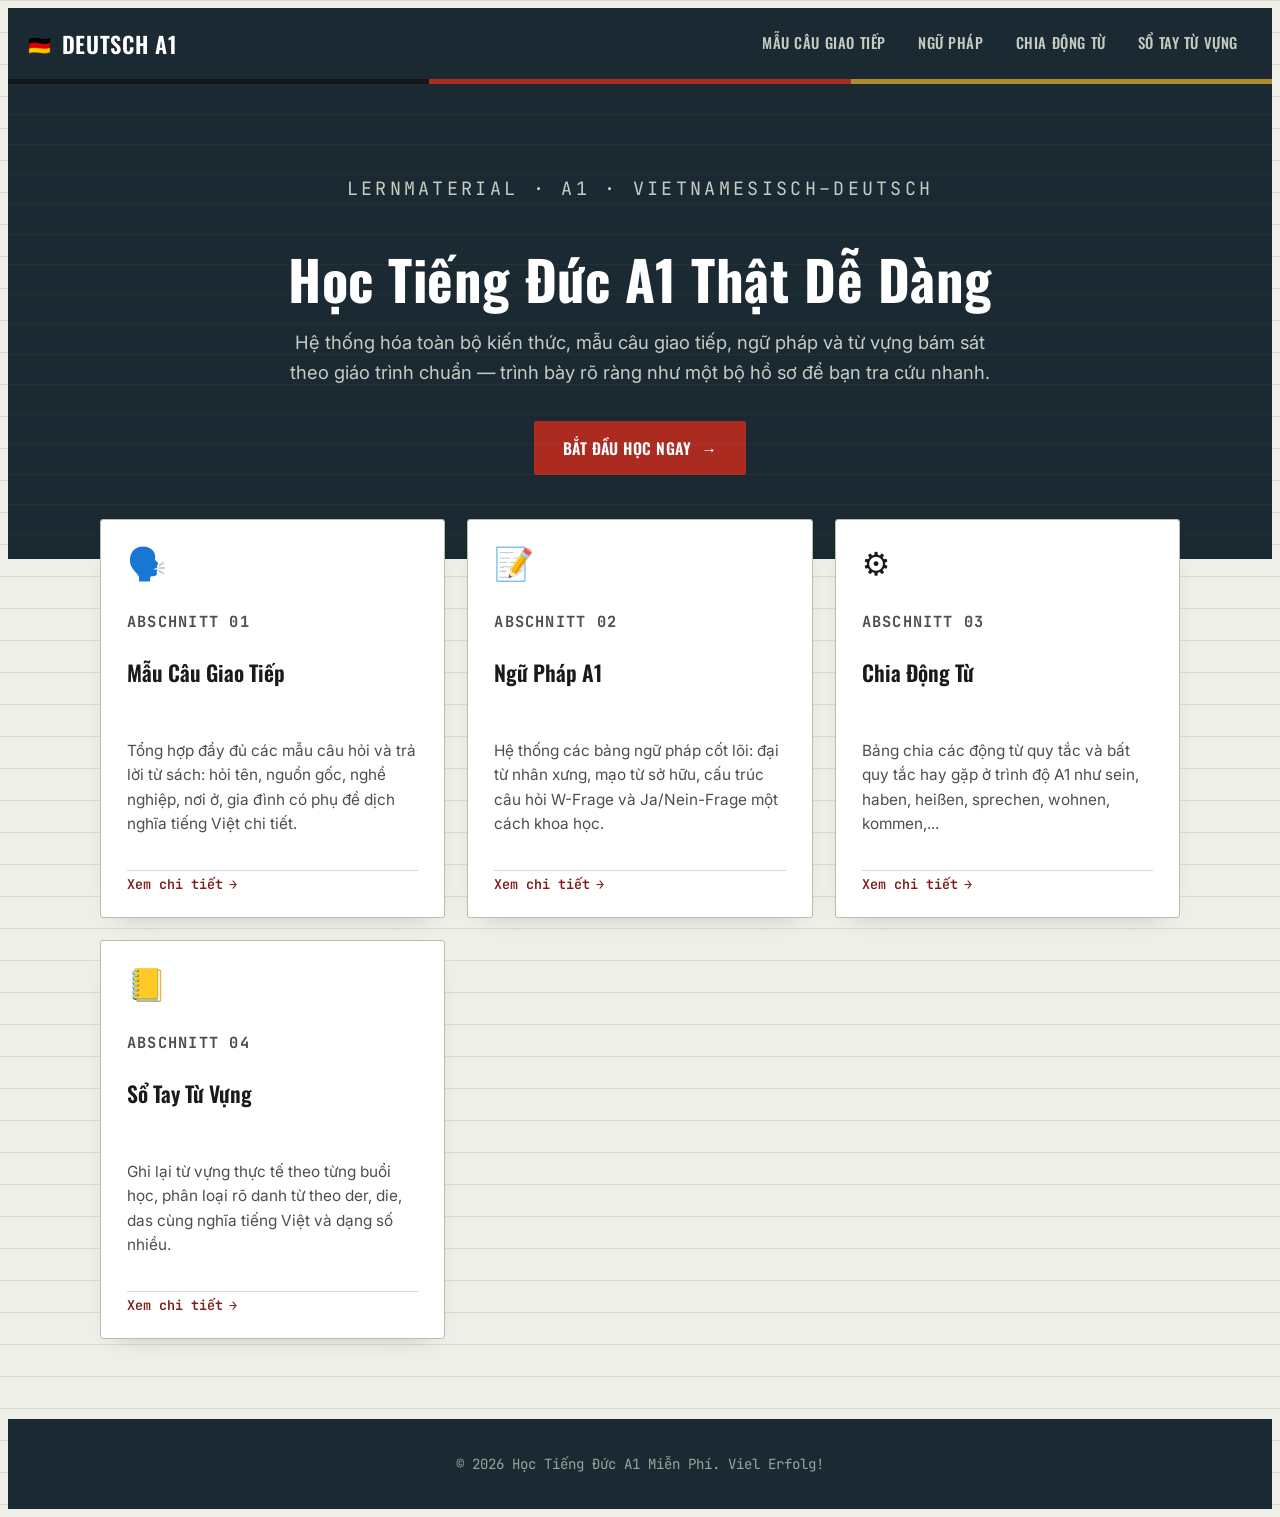
==== commit b73230ad: "update 27/7/2026" ====
--- a/index.html
+++ b/index.html
@@ -13,7 +13,7 @@
             <a href="index.html" class="logo"><span class="flag">🇩🇪</span> Deutsch A1</a>
             <nav class="site-nav">
                 <a href="mau_cau.html" class="nav-link">Mẫu câu giao tiếp</a>
-                <a href="ngu_phap.html" class="nav-link">Ngữ pháp A1</a>
+                <a href="ngu_phap.html" class="nav-link">Ngữ pháp</a>
                 <a href="chia_dong_tu.html" class="nav-link">Chia động từ</a>
                 <a href="so_tay_tu_vung.html" class="nav-link">Sổ tay từ vựng</a>
             </nav>
--- a/css/style.css
+++ b/css/style.css
@@ -679,7 +679,14 @@
 table.data-table thead tr {
   background: var(--navy);
 }
-
+table.data-table thead th:first-child {
+  position: sticky;
+  left: 0;
+  z-index: 30;
+  background: var(--navy);
+  background-clip: padding-box;
+  box-shadow: 4px 0 8px rgba(0, 0, 0, .18);
+}
 table.data-table th {
   color: #fff;
   font-family: var(--f-mono);
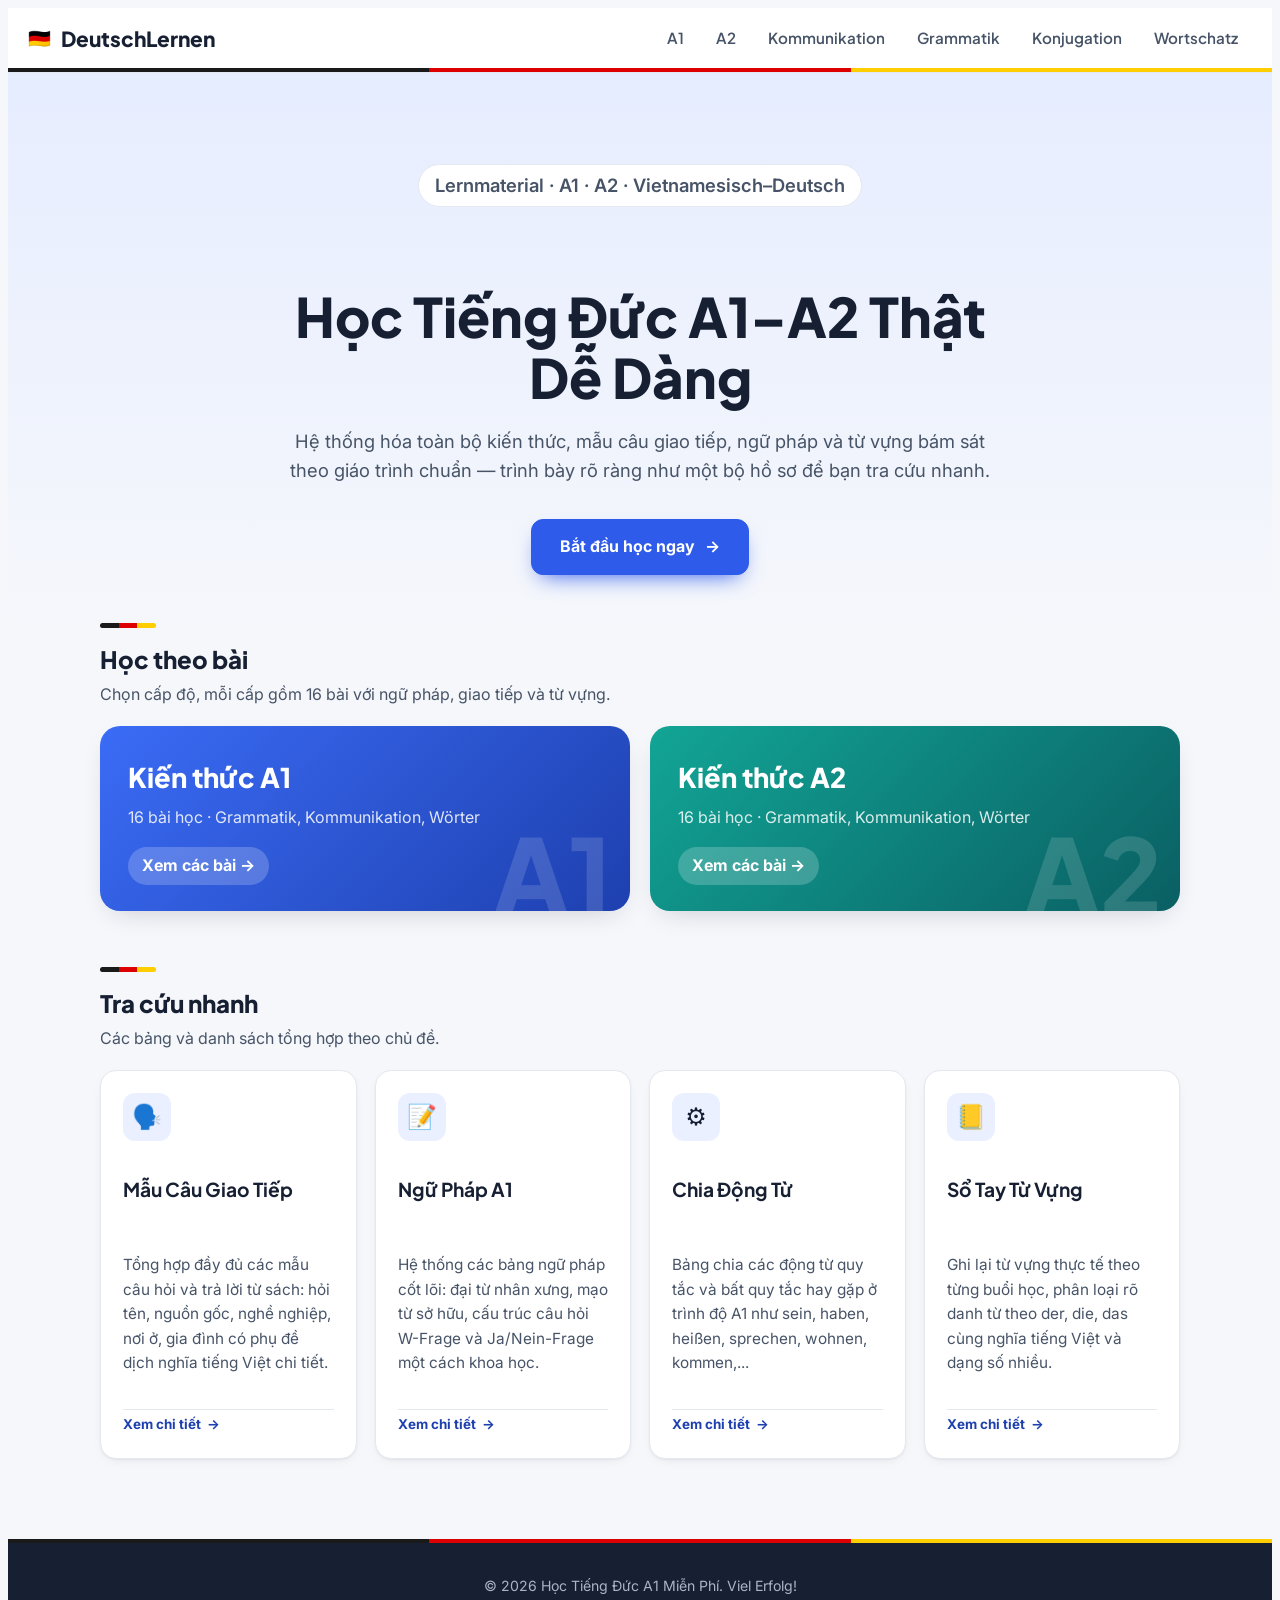
==== commit 770be837: "web học tiếng Đức theo 32 bài A1/A2 (A1 đủ 16 bài, A2 8 bài), tab Wörter, giao diện mới, sửa lỗi dữ " ====
--- a/index.html
+++ b/index.html
@@ -5,17 +5,21 @@
     <meta name="viewport" content="width=device-width, initial-scale=1.0">
     <title>Học Tiếng Đức A1 Toàn Diện</title>
     <link rel="stylesheet" href="css/style.css">
+    <link rel="stylesheet" href="css/lessons.css">
+    <link rel="stylesheet" href="css/theme.css">
 </head>
 <body>
 
     <header class="site-header" id="top">
         <div class="header-inner">
-            <a href="index.html" class="logo"><span class="flag">🇩🇪</span> Deutsch A1</a>
+            <a href="index.html" class="logo"><span class="flag">🇩🇪</span> DeutschLernen</a>
             <nav class="site-nav">
-                <a href="mau_cau.html" class="nav-link">Mẫu câu giao tiếp</a>
-                <a href="ngu_phap.html" class="nav-link">Ngữ pháp</a>
-                <a href="chia_dong_tu.html" class="nav-link">Chia động từ</a>
-                <a href="so_tay_tu_vung.html" class="nav-link">Sổ tay từ vựng</a>
+                <a href="a1.html" class="nav-link">A1</a>
+                <a href="a2.html" class="nav-link">A2</a>
+                <a href="mau_cau.html" class="nav-link">Kommunikation</a>
+                <a href="ngu_phap.html" class="nav-link">Grammatik</a>
+                <a href="chia_dong_tu.html" class="nav-link">Konjugation</a>
+                <a href="so_tay_tu_vung.html" class="nav-link">Wortschatz</a>
             </nav>
         </div>
         <div class="stripe"></div>
@@ -23,18 +27,25 @@
 
     <section class="hero">
         <div class="hero-inner">
-            <p class="hero-eyebrow">Lernmaterial · A1 · Vietnamesisch–Deutsch</p>
-            <h1>Học Tiếng Đức A1 Thật Dễ Dàng</h1>
+            <p class="hero-eyebrow">Lernmaterial · A1 · A2 · Vietnamesisch–Deutsch</p>
+            <h1>Học Tiếng Đức A1–A2 Thật Dễ Dàng</h1>
             <p>Hệ thống hóa toàn bộ kiến thức, mẫu câu giao tiếp, ngữ pháp và từ vựng bám sát theo giáo trình chuẩn — trình bày rõ ràng như một bộ hồ sơ để bạn tra cứu nhanh.</p>
             <a href="mau_cau.html" class="hero-cta">Bắt đầu học ngay <span>→</span></a>
         </div>
     </section>
 
+    <div class="section-heading"><h2>Học theo bài</h2><p>Chọn cấp độ, mỗi cấp gồm 16 bài với ngữ pháp, giao tiếp và từ vựng.</p></div>
+    <section class="home-levels" aria-label="Kiến thức theo cấp độ">
+        <a class="level-card" href="a1.html"><h2>Kiến thức A1</h2><p>16 bài học · Grammatik, Kommunikation, Wörter</p><span>Xem các bài →</span></a>
+        <a class="level-card" href="a2.html"><h2>Kiến thức A2</h2><p>16 bài học · Grammatik, Kommunikation, Wörter</p><span>Xem các bài →</span></a>
+    </section>
+
+    <div class="section-heading"><h2>Tra cứu nhanh</h2><p>Các bảng và danh sách tổng hợp theo chủ đề.</p></div>
     <main class="feature-grid">
         <div class="feature-card">
             <div class="feature-icon">🗣️</div>
             <div>
-                <p class="feature-num">ABSCHNITT 01</p>
+                <p class="feature-num">Tra cứu</p>
                 <h3>Mẫu Câu Giao Tiếp</h3>
             </div>
             <p>Tổng hợp đầy đủ các mẫu câu hỏi và trả lời từ sách: hỏi tên, nguồn gốc, nghề nghiệp, nơi ở, gia đình có phụ đề dịch nghĩa tiếng Việt chi tiết.</p>
@@ -44,7 +55,7 @@
         <div class="feature-card">
             <div class="feature-icon">📝</div>
             <div>
-                <p class="feature-num">ABSCHNITT 02</p>
+                <p class="feature-num">Tra cứu</p>
                 <h3>Ngữ Pháp A1</h3>
             </div>
             <p>Hệ thống các bảng ngữ pháp cốt lõi: đại từ nhân xưng, mạo từ sở hữu, cấu trúc câu hỏi W-Frage và Ja/Nein-Frage một cách khoa học.</p>
@@ -54,7 +65,7 @@
         <div class="feature-card">
             <div class="feature-icon">⚙️</div>
             <div>
-                <p class="feature-num">ABSCHNITT 03</p>
+                <p class="feature-num">Tra cứu</p>
                 <h3>Chia Động Từ</h3>
             </div>
             <p>Bảng chia các động từ quy tắc và bất quy tắc hay gặp ở trình độ A1 như sein, haben, heißen, sprechen, wohnen, kommen,...</p>
@@ -64,7 +75,7 @@
         <div class="feature-card">
             <div class="feature-icon">📒</div>
             <div>
-                <p class="feature-num">ABSCHNITT 04</p>
+                <p class="feature-num">Tra cứu</p>
                 <h3>Sổ Tay Từ Vựng</h3>
             </div>
             <p>Ghi lại từ vựng thực tế theo từng buổi học, phân loại rõ danh từ theo der, die, das cùng nghĩa tiếng Việt và dạng số nhiều.</p>
--- a/css/style.css
+++ b/css/style.css
@@ -1868,4 +1868,40 @@
   .vocab-page .word-section + .word-section {
     margin-top: 28px;
   }
+}
+/* Phần nguyên âm hoặc thân động từ bị biến đổi */
+.changed-part {
+    display: inline;
+    margin: 0;
+    padding: 0;
+    color: #d7263d;
+    font-weight: 800;
+}
+/* Bảng Perfekt */
+.perfect-table th:nth-child(1),
+.perfect-table td:nth-child(1) {
+    min-width: 170px;
+}
+
+.perfect-table th:nth-child(2),
+.perfect-table td:nth-child(2) {
+    min-width: 120px;
+    text-align: center;
+}
+
+.perfect-table th:nth-child(3),
+.perfect-table td:nth-child(3) {
+    min-width: 170px;
+}
+
+.perfect-table th:nth-child(4),
+.perfect-table td:nth-child(4) {
+    min-width: 280px;
+}
+
+/* Ghi chú trong ô bảng */
+.data-table td .qa-note {
+    display: block;
+    margin-top: 5px;
+    line-height: 1.4;
 }
--- a/css/lessons.css
+++ b/css/lessons.css
@@ -0,0 +1,66 @@
+/* Giao diện trang bài học & danh sách bài (dùng token màu của style.css) */
+.breadcrumb { font-size: .85rem; color: var(--ink-soft); margin-bottom: 14px; }
+.breadcrumb a { color: var(--stamp-red); text-decoration: none; }
+.lesson-grid { display: grid; grid-template-columns: 1fr; gap: 16px; max-width: 1100px; margin: 0 auto; padding: 0 16px 40px; }
+@media (min-width: 640px) { .lesson-grid { grid-template-columns: repeat(2, 1fr); } }
+@media (min-width: 1000px) { .lesson-grid { grid-template-columns: repeat(4, 1fr); } }
+.lesson-card { display: flex; flex-direction: column; gap: 6px; padding: 16px; background: var(--paper-raised); border: 1px solid var(--line-strong); border-top: 4px solid var(--stamp-red); border-radius: var(--radius); color: var(--ink); text-decoration: none; transition: transform .15s, box-shadow .15s; }
+.lesson-card:hover, .lesson-card:focus-visible { transform: translateY(-2px); box-shadow: 0 4px 14px rgba(27,42,50,.14); }
+.lesson-num { font-family: var(--f-display); color: var(--stamp-red); letter-spacing: .08em; text-transform: uppercase; font-size: .8rem; }
+.lesson-de { margin: 0; font-family: var(--f-display); font-size: 1.15rem; color: var(--navy); }
+.lesson-vi { margin: 0; color: var(--ink-soft); font-style: italic; }
+.lesson-summary { margin: 4px 0 0; padding-left: 18px; font-size: .88rem; color: var(--ink-soft); }
+.lesson-parts { display: flex; flex-wrap: wrap; gap: 6px; margin-top: auto; padding-top: 10px; }
+.part-chip { font-size: .72rem; padding: 2px 8px; border: 1px solid var(--line-strong); border-radius: 99px; color: var(--ink-faint); }
+.part-chip.is-ready { color: var(--stamp-green); border-color: var(--stamp-green); background: var(--stamp-green-soft); }
+.level-hero { max-width: 1100px; margin: 0 auto; padding: 28px 16px 20px; }
+.home-levels { display: grid; gap: 16px; max-width: 1100px; margin: -20px auto 24px; padding: 0 16px; grid-template-columns: 1fr; position: relative; }
+@media (min-width: 700px) { .home-levels { grid-template-columns: 1fr 1fr; } }
+.level-card { display: block; padding: 22px; background: var(--navy); color: #fff; border-radius: var(--radius); text-decoration: none; border-left: 6px solid var(--stamp-red); }
+.level-card h2 { margin: 0 0 6px; font-family: var(--f-display); font-size: 1.6rem; }
+.level-card p { margin: 0 0 10px; opacity: .85; }
+.level-card span { font-weight: 600; }
+.tabs { display: flex; gap: 6px; overflow-x: auto; overflow-y: hidden; border-bottom: 2px solid var(--line-strong); margin: 18px 0; position: sticky; top: var(--header-h, 80px); z-index: 40; background: var(--paper); box-shadow: 0 6px 8px -6px rgba(27,42,50,.25); }
+.tab { flex: 1 0 auto; display: flex; flex-direction: column; align-items: center; padding: 10px 16px; background: none; border: 0; border-bottom: 3px solid transparent; margin-bottom: -2px; cursor: pointer; font: inherit; color: var(--ink-soft); }
+.tab span { font-family: var(--f-display); font-size: 1rem; letter-spacing: .04em; }
+.tab small { font-size: .75rem; color: var(--ink-faint); }
+.tab[aria-selected="true"] { color: var(--stamp-red); border-bottom-color: var(--stamp-red); }
+.tab:focus-visible { outline: 2px solid var(--navy); outline-offset: 2px; }
+.empty-state { padding: 28px; text-align: center; background: var(--paper-raised); border: 1px dashed var(--line-strong); color: var(--ink-soft); }
+.lesson-text { color: var(--ink-soft); margin: 0 0 14px; }
+.example-list { list-style: none; padding: 0; margin: 12px 0 0; }
+.example-list li { display: flex; flex-direction: column; padding: 8px 0; border-bottom: 1px dashed var(--line); }
+.example-list span { color: var(--ink-faint); font-size: .9rem; }
+.lesson-pager { display: grid; grid-template-columns: 1fr; gap: 10px; margin: 28px 0 8px; }
+@media (min-width: 700px) { .lesson-pager { grid-template-columns: 1fr auto 1fr; align-items: center; } .lesson-pager a:last-child { text-align: right; } }
+.pager-link { padding: 10px 14px; border: 1px solid var(--line-strong); background: var(--paper-raised); color: var(--navy); text-decoration: none; border-radius: var(--radius); font-size: .9rem; }
+.pager-link:hover { border-color: var(--stamp-red); }
+
+/* Không viết hoa tự động trong bài học: tránh ß bị đổi thành SS (heißen → HEISSEN) */
+#lessonRoot .data-table th, #lessonRoot .note-box strong, #lessonRoot .data-table td { text-transform: none; }
+
+/* Tab luôn nằm dưới header khi cuộn; mục neo không bị che */
+#lessonRoot .section-card { scroll-margin-top: calc(var(--header-h, 80px) + 76px); }
+@media (max-width: 600px) { .tab { padding: 8px 10px; } .tab small { display: none; } }
+
+/* Bộ chuyển bài (sidebar): mũi tên - dropdown - mũi tên */
+.lesson-switcher { display: flex; align-items: stretch; gap: 8px; margin: 0 0 12px; }
+.switch-btn { flex: 0 0 44px; display: flex; align-items: center; justify-content: center; font-size: 1.5rem; line-height: 1; color: var(--navy); text-decoration: none; background: var(--paper); border: 1px solid var(--line-strong); border-radius: 8px; }
+a.switch-btn:hover, a.switch-btn:focus-visible { border-color: var(--stamp-red); color: var(--stamp-red); }
+.switch-btn.is-disabled { opacity: .35; cursor: not-allowed; }
+.lesson-select { position: relative; flex: 1 1 auto; min-width: 0; display: flex; flex-direction: column; justify-content: center; padding: 6px 30px 6px 12px; background: var(--paper); border: 1px solid var(--line-strong); border-radius: 8px; }
+.lesson-select small { font-size: .7rem; color: var(--ink-faint); letter-spacing: .04em; }
+.lesson-select::after { content: "⌄"; position: absolute; right: 11px; top: 50%; transform: translateY(-65%); font-size: 1.1rem; color: var(--navy); pointer-events: none; }
+.lesson-select select { appearance: none; -webkit-appearance: none; border: 0; background: transparent; font: inherit; font-weight: 600; color: var(--ink); width: 100%; padding: 0; margin: 0; text-overflow: ellipsis; cursor: pointer; }
+.lesson-select:focus-within { outline: 2px solid var(--navy); outline-offset: 1px; }
+
+/* Từ vựng */
+.word-list { display: flex; flex-direction: column; }
+.word-row { display: grid; grid-template-columns: minmax(0, 1.1fr) minmax(0, 1fr); gap: 2px 14px; padding: 9px 0; border-bottom: 1px dashed var(--line); }
+.word-row .w { display: flex; align-items: baseline; flex-wrap: wrap; gap: 6px; color: var(--ink); }
+.word-row .w small { color: var(--ink-faint); font-size: .8rem; }
+.word-row .m { color: var(--ink-soft); }
+.word-row .ex { grid-column: 1 / -1; margin: 2px 0 0; color: var(--ink-faint); font-size: .88rem; font-style: italic; }
+.gdot { flex: 0 0 auto; width: 9px; height: 9px; border-radius: 50%; display: inline-block; transform: translateY(-1px); }
+.g-der { background: #4a90d9; } .g-die { background: #c0396b; } .g-das { background: #6aa84f; } .g-pl { background: #e08a2e; }
+@media (max-width: 520px) { .word-row { grid-template-columns: 1fr; } }
--- a/css/theme.css
+++ b/css/theme.css
@@ -0,0 +1,165 @@
+/* =========================================================
+   Theme "Clean" — giao diện sáng, hiện đại, dễ đọc.
+   Nạp SAU style.css và lessons.css, ghi đè biến màu và các thành phần chính.
+   Đổi màu cả site: sửa các biến ở :root bên dưới.
+   ========================================================= */
+@import url('https://fonts.googleapis.com/css2?family=Plus+Jakarta+Sans:wght@500;600;700;800&family=Inter:wght@400;500;600;700&display=swap');
+
+:root {
+  --paper: #F5F7FB;            /* nền trang */
+  --paper-raised: #FFFFFF;     /* nền thẻ */
+  --ink: #172033;
+  --ink-soft: #475467;
+  --ink-faint: #667085;
+  --line: #E4E8F0;
+  --line-strong: #D0D7E3;
+  --navy: #172033;
+  --navy-soft: #1F2B44;
+
+  /* màu chủ đạo (A1 = xanh dương). Tên biến giữ nguyên để CSS cũ tự đổi màu */
+  --stamp-red: #2F5BEA;
+  --stamp-red-ink: #1E40AF;
+  --stamp-red-soft: #EAF0FF;
+  --stamp-green: #0E9F6E;
+  --stamp-green-soft: #E6F6EF;
+  --gold: #F59E0B;
+  --gold-soft: #FFF7E0;
+
+  --f-display: 'Plus Jakarta Sans', 'Inter', system-ui, sans-serif;
+  --f-body: 'Inter', system-ui, sans-serif;
+  --f-mono: 'Inter', system-ui, sans-serif;
+  --radius: 12px;
+  --shadow-sm: 0 1px 2px rgba(16, 24, 40, .05), 0 4px 14px -6px rgba(16, 24, 40, .10);
+  --shadow-md: 0 10px 28px -12px rgba(16, 24, 40, .22);
+  --header-h: 64px;
+  /* màu cờ Đức: chỉ dùng cho các điểm nhấn nhỏ */
+  --de-black: #1A1A1A; --de-red: #DD0000; --de-gold: #FFCE00;
+  --de-flag: linear-gradient(90deg, var(--de-black) 0 33.33%, var(--de-red) 33.33% 66.66%, var(--de-gold) 66.66% 100%);
+}
+/* Cấp A2 dùng màu xanh ngọc để dễ phân biệt */
+body[data-nav="a2"] { --stamp-red: #0E8F86; --stamp-red-ink: #0A5F63; --stamp-red-soft: #E3F5F3; }
+
+/* Nền phẳng, không kẻ dòng; không viết hoa tự động (tránh ß → SS) */
+body { background: var(--paper); background-image: none; line-height: 1.6; }
+h1, h2, h3, .page-title, .logo, .site-nav, .nav-link, .hero h1, .feature-card h3 { font-family: var(--f-display); }
+.site-header *, main *, .sidebar *, .hero *, .site-footer *, .lesson-card *, .tabs * { text-transform: none !important; letter-spacing: normal !important; }
+
+/* ---------- Header ---------- */
+
+.site-header { background: rgba(255, 255, 255, .92); backdrop-filter: saturate(160%) blur(10px); color: var(--ink); box-shadow: none; border-bottom: 1px solid var(--line); }
+.header-inner { padding-top: 10px; padding-bottom: 10px; }
+.logo { color: var(--ink); font-size: 1.3rem; font-weight: 800; }
+.site-nav { font-size: .95rem; gap: 4px; }
+.nav-link { color: var(--ink-soft); font-weight: 600; min-height: 40px; padding: 8px 14px; border-bottom: 0; border-radius: 999px; }
+.nav-link:hover { color: var(--stamp-red-ink); background: var(--stamp-red-soft); }
+.nav-link.active { color: #fff; background: var(--stamp-red); border-color: transparent; }
+.sidebar-toggle { background: #fff; color: var(--ink); border: 1px solid var(--line-strong); border-radius: 10px; }
+@media (max-width: 640px) { .header-inner { padding-bottom: 0; } .nav-link { padding: 7px 13px; } .site-nav { padding-bottom: 10px; } .logo { padding-bottom: 8px; } }
+
+/* ---------- Thẻ nội dung, bảng, ghi chú ---------- */
+.section-card { border: 1px solid var(--line); border-radius: 16px; box-shadow: var(--shadow-sm); padding: 28px; }
+.section-head { border-bottom-color: var(--line); }
+.stamp-mark { width: 44px; height: 44px; border: 0; outline: 0; transform: none; border-radius: 12px; background: var(--stamp-red-soft); color: var(--stamp-red-ink); font-family: var(--f-display); font-weight: 800; }
+.section-title-de { font-family: var(--f-display); font-weight: 700; color: var(--ink); }
+.note-box { background: var(--gold-soft); border: 1px solid #F7DE98; border-left: 4px solid var(--gold); border-radius: 10px; color: #5A4310; }
+.note-box::before { display: none; }
+.table-wrap { border-radius: 12px; border-color: var(--line); }
+table.data-table th, table.data-table thead th, table.data-table thead th:first-child { background: var(--stamp-red-soft); color: var(--stamp-red-ink); font-family: var(--f-body); font-weight: 700; border-color: var(--line); }
+table.data-table td { border-color: var(--line); }
+table.data-table tbody tr:hover td { background: #F7F9FF; }
+.qa-tag { border-radius: 999px; font-weight: 700; }
+.sidebar-panel { border: 1px solid var(--line); border-radius: 14px; box-shadow: var(--shadow-sm); }
+.sidebar { top: calc(var(--header-h) + 16px); }
+.sidebar-nav a { border-radius: 8px; }
+.sidebar-nav a:hover, .sidebar-nav a.active { background: var(--stamp-red-soft); color: var(--stamp-red-ink); }
+.site-footer { background: var(--navy); color: #AAB4C6; font-family: var(--f-body); }
+.to-top { border-radius: 12px; }
+
+/* ---------- Trang chủ ---------- */
+.hero { background: linear-gradient(180deg, #E6EDFF 0%, var(--paper) 100%); color: var(--ink); padding: 72px 20px 48px; }
+.hero::after { display: none; }
+.hero-eyebrow { display: inline-block; background: #fff; color: var(--stamp-red-ink); border: 1px solid var(--line); border-radius: 999px; padding: 6px 16px; font-size: .85rem; font-weight: 600; margin-bottom: 20px; }
+.hero h1 { font-weight: 800; color: var(--ink); }
+.hero p { color: var(--ink-soft); max-width: 60ch; margin-left: auto; margin-right: auto; }
+.hero-cta { background: var(--stamp-red); border-color: var(--stamp-red); border-radius: 12px; font-family: var(--f-body); font-weight: 700; font-size: 1rem; padding: 14px 28px; box-shadow: 0 10px 22px -10px var(--stamp-red); }
+.hero-cta:hover { background: var(--stamp-red-ink); }
+.section-heading, .home-levels, .feature-grid { width: 100%; }
+.section-heading { max-width: 1120px; margin: 0 auto 18px; padding: 0 20px; }
+.section-heading h2 { font-size: 1.5rem; font-weight: 800; color: var(--ink); margin: 0 0 4px; }
+.section-heading p { margin: 0; color: var(--ink-soft); }
+.home-levels { max-width: 1120px; margin: 0 auto 56px; padding: 0 20px; gap: 20px; position: static; }
+.level-card { position: relative; overflow: hidden; border: 0; border-radius: 20px; padding: 30px 28px 26px; box-shadow: var(--shadow-md); color: #fff; transition: transform .18s ease, box-shadow .18s ease; }
+.level-card:hover { transform: translateY(-4px); }
+.level-card[href="a1.html"] { background: linear-gradient(135deg, #3B6CF6 0%, #1E40AF 100%); }
+.level-card[href="a2.html"] { background: linear-gradient(135deg, #12A596 0%, #0A5F63 100%); }
+.level-card::after { content: attr(href); position: absolute; right: 18px; bottom: -14px; font-family: var(--f-display); font-weight: 800; font-size: 6.5rem; line-height: 1; color: rgba(255, 255, 255, .14); }
+.level-card[href="a1.html"]::after { content: "A1"; } .level-card[href="a2.html"]::after { content: "A2"; }
+.level-card h2 { font-size: 1.7rem; font-weight: 800; }
+.level-card span { display: inline-block; margin-top: 6px; background: rgba(255, 255, 255, .2); border-radius: 999px; padding: 6px 14px; font-weight: 700; }
+.feature-grid { margin: 0 auto; max-width: 1120px; padding: 0 20px 80px; grid-template-columns: repeat(4, minmax(0, 1fr)); gap: 18px; }
+@media (max-width: 1000px) { .feature-grid { grid-template-columns: repeat(2, minmax(0, 1fr)); } }
+@media (max-width: 600px) { .feature-grid { grid-template-columns: 1fr; } }
+.feature-card { border: 1px solid var(--line); border-radius: 16px; box-shadow: var(--shadow-sm); padding: 22px; }
+.feature-card:hover { border-color: var(--stamp-red); box-shadow: var(--shadow-md); }
+.feature-icon { width: 48px; height: 48px; display: grid; place-items: center; background: var(--stamp-red-soft); border-radius: 12px; font-size: 1.5rem; }
+.feature-num { display: none; }
+.feature-card h3 { font-weight: 700; font-size: 1.2rem; }
+.feature-link { color: var(--stamp-red-ink); font-family: var(--f-body); font-weight: 700; }
+
+/* ---------- Danh sách bài (a1/a2) ---------- */
+.lesson-card { border: 1px solid var(--line); border-top: 4px solid var(--stamp-red); border-radius: 16px; box-shadow: var(--shadow-sm); }
+.lesson-card:hover { border-color: var(--stamp-red); box-shadow: var(--shadow-md); }
+.lesson-num { color: var(--stamp-red-ink); font-weight: 700; font-family: var(--f-body); }
+.lesson-de { font-weight: 700; }
+.part-chip { border-color: var(--line-strong); color: var(--ink-faint); }
+.part-chip.is-ready { color: var(--stamp-green); background: var(--stamp-green-soft); border-color: #BFE6D4; }
+
+/* ---------- Trang bài học: tiêu đề + 3 tab nổi bật ---------- */
+#lessonRoot .breadcrumb { color: var(--ink-soft); }
+#lessonRoot .page-intro { max-width: none; padding: 30px 32px 28px; margin-bottom: 20px; border-radius: 20px; color: #fff;
+  background: linear-gradient(135deg, var(--stamp-red) 0%, var(--stamp-red-ink) 100%); box-shadow: var(--shadow-md); }
+#lessonRoot .page-eyebrow { display: inline-flex; background: rgba(255, 255, 255, .2); color: #fff; padding: 5px 14px; border-radius: 999px; font-size: .85rem; font-weight: 700; margin-bottom: 14px; }
+#lessonRoot .page-eyebrow::before { display: none; }
+#lessonRoot .page-title { color: #fff; font-weight: 800; font-size: clamp(2rem, 4.6vw, 3rem); line-height: 1.12; margin-bottom: 16px; }
+#lessonRoot .lesson-summary { list-style: none; display: flex; flex-wrap: wrap; gap: 8px; padding: 0; margin: 0; }
+#lessonRoot .lesson-summary li { background: rgba(255, 255, 255, .18); color: #fff; border-radius: 999px; padding: 6px 14px; font-size: .9rem; }
+#lessonRoot .tabs { top: calc(var(--header-h) + 8px); background: #fff; border: 1px solid var(--line); border-radius: 18px; padding: 6px; gap: 6px; margin: 0 0 22px; box-shadow: var(--shadow-md); }
+#lessonRoot .tab { flex: 1 1 0; border: 0; margin: 0; border-radius: 13px; padding: 12px 10px; color: var(--ink-soft); transition: background .15s ease, color .15s ease, box-shadow .15s ease; }
+#lessonRoot .tab span { font-family: var(--f-display); font-weight: 700; font-size: 1.05rem; color: inherit; }
+#lessonRoot .tab small { color: var(--ink-faint); font-size: .78rem; }
+#lessonRoot .tab[data-tab="grammatik"] span::before { content: "📘 "; }
+#lessonRoot .tab[data-tab="kommunikation"] span::before { content: "💬 "; }
+#lessonRoot .tab[data-tab="woerter"] span::before { content: "🔤 "; }
+#lessonRoot .tab:hover { background: var(--stamp-red-soft); color: var(--stamp-red-ink); }
+#lessonRoot .tab[aria-selected="true"] { background: var(--stamp-red); color: #fff; box-shadow: 0 8px 18px -8px var(--stamp-red); }
+#lessonRoot .tab[aria-selected="true"] small { color: rgba(255, 255, 255, .85); }
+@media (max-width: 600px) { #lessonRoot .page-intro { padding: 22px 20px; border-radius: 16px; } #lessonRoot .tab span::before { content: "" !important; } }
+.switch-btn, .lesson-select, .pager-link { border-radius: 12px; border-color: var(--line-strong); }
+.lesson-switcher { margin-bottom: 14px; }
+
+/* Chi tiết nhỏ */
+.note-box strong { font-family: inherit; font-size: inherit; color: inherit; font-weight: 700; }
+table.data-table th, table.data-table thead th, table.data-table thead th:first-child { box-shadow: none; }
+#lessonRoot .page-intro { display: block; }
+#lessonRoot .page-title { margin-top: 0; }
+/* Header điện thoại: hàng 1 = nút ☰ + logo, hàng 2 = menu cuộn ngang */
+@media (max-width: 640px) {
+  .header-inner { flex-wrap: wrap; row-gap: 0; }
+  .site-nav { order: 3; flex: 0 0 calc(100% + 40px); width: auto; }
+  .sidebar-toggle { margin-right: 4px; }
+}
+@media (max-width: 600px) {
+  #lessonRoot .tab { min-width: 0; padding: 10px 4px; }
+  #lessonRoot .tab span { font-size: .92rem; }
+  #lessonRoot .tab small { font-size: .72rem; }
+}
+@media (max-width: 600px) { #lessonRoot .tabs { gap: 2px; padding: 4px; } #lessonRoot .tab span { font-size: .86rem; } }
+
+/* ---------- Điểm nhấn màu cờ Đức (đen – đỏ – vàng) ---------- */
+.stripe { display: block; height: 4px; background: var(--de-flag); }
+.site-footer { position: relative; }
+.site-footer::before { content: ""; position: absolute; left: 0; right: 0; top: 0; height: 4px; background: var(--de-flag); }
+.sidebar-panel::before { display: block; height: 3px; border-radius: 14px 14px 0 0; background: var(--de-flag); }
+.section-heading::before { content: ""; display: block; width: 56px; height: 5px; border-radius: 3px; margin-bottom: 12px; background: var(--de-flag); }
+#lessonRoot .page-intro { position: relative; overflow: hidden; }
+#lessonRoot .page-intro::after { content: ""; position: absolute; left: 0; right: 0; bottom: 0; height: 6px; background: var(--de-flag); }
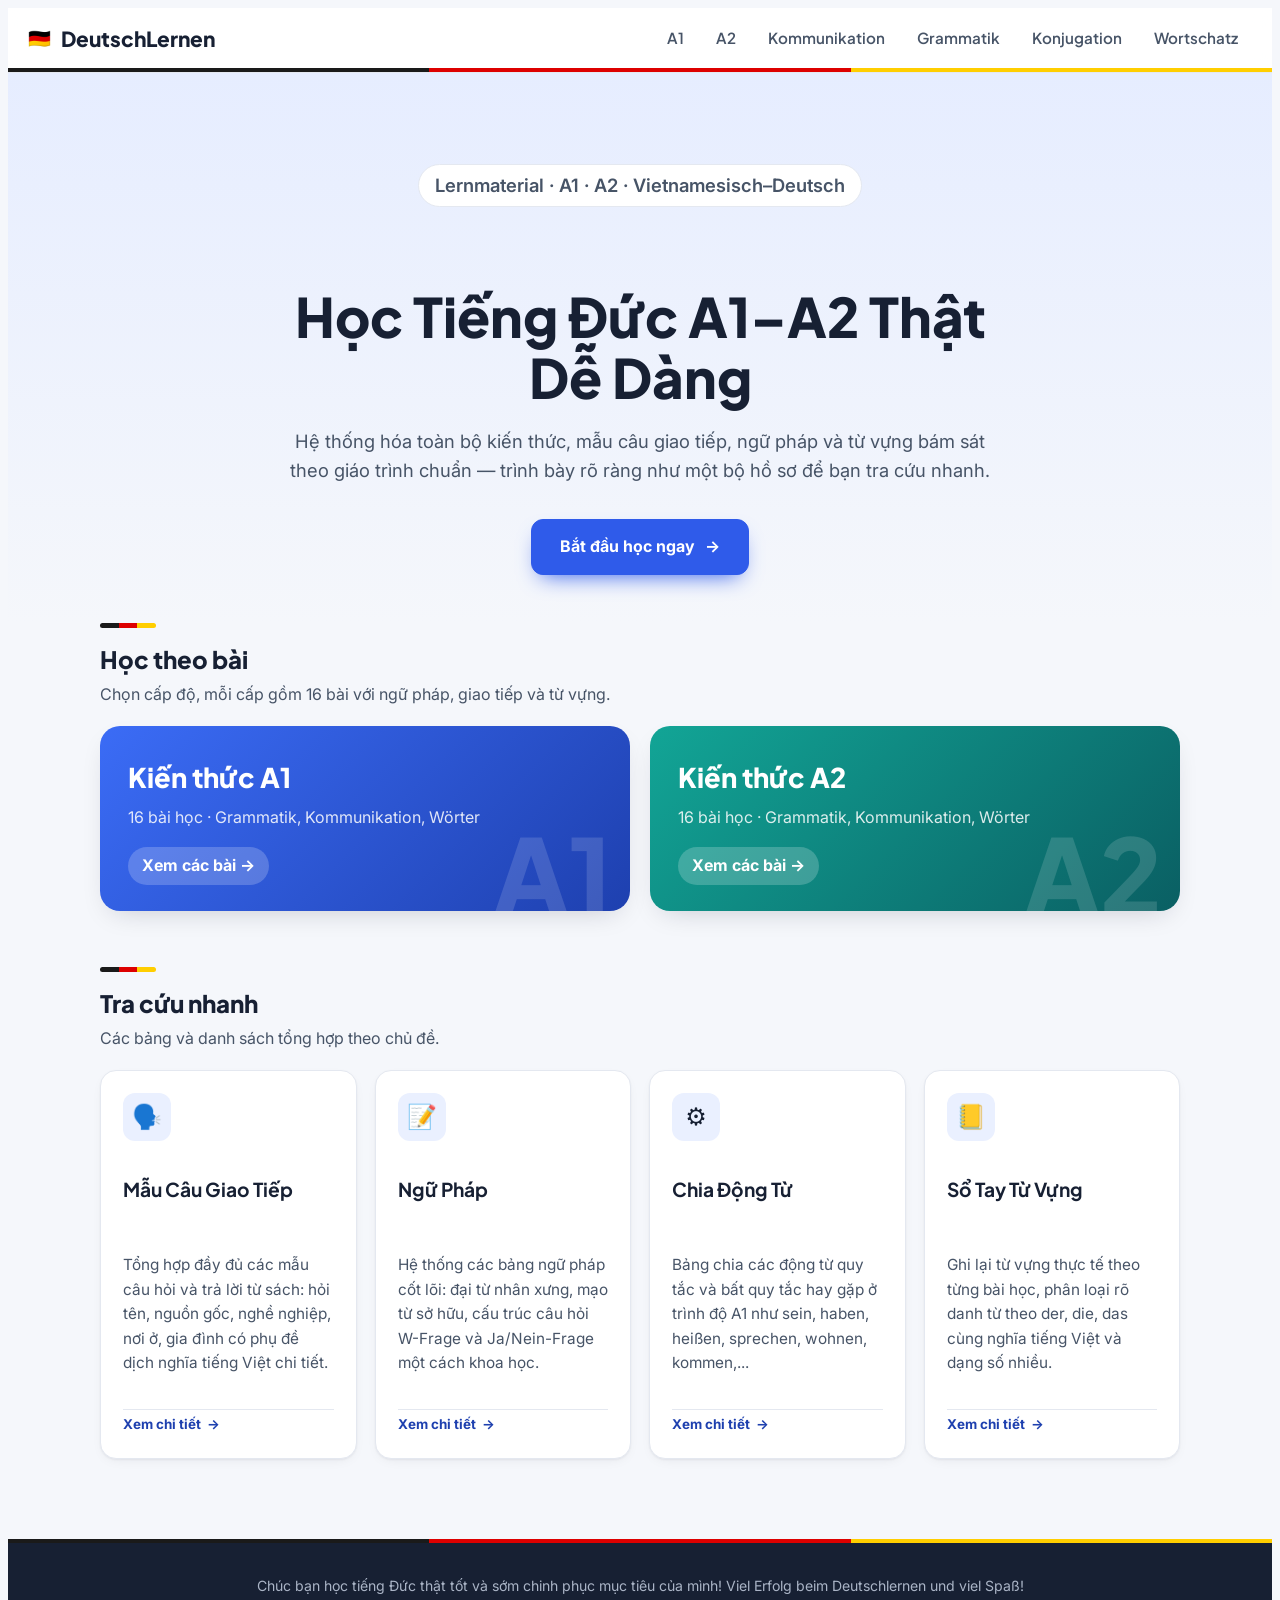
==== commit b34ded9e: "update 26/11/2026" ====
--- a/index.html
+++ b/index.html
@@ -56,7 +56,7 @@
             <div class="feature-icon">📝</div>
             <div>
                 <p class="feature-num">Tra cứu</p>
-                <h3>Ngữ Pháp A1</h3>
+                <h3>Ngữ Pháp</h3>
             </div>
             <p>Hệ thống các bảng ngữ pháp cốt lõi: đại từ nhân xưng, mạo từ sở hữu, cấu trúc câu hỏi W-Frage và Ja/Nein-Frage một cách khoa học.</p>
             <a href="ngu_phap.html" class="feature-link">Xem chi tiết <span>→</span></a>
@@ -78,13 +78,13 @@
                 <p class="feature-num">Tra cứu</p>
                 <h3>Sổ Tay Từ Vựng</h3>
             </div>
-            <p>Ghi lại từ vựng thực tế theo từng buổi học, phân loại rõ danh từ theo der, die, das cùng nghĩa tiếng Việt và dạng số nhiều.</p>
+            <p>Ghi lại từ vựng thực tế theo từng bài học, phân loại rõ danh từ theo der, die, das cùng nghĩa tiếng Việt và dạng số nhiều.</p>
             <a href="so_tay_tu_vung.html" class="feature-link">Xem chi tiết <span>→</span></a>
         </div>
     </main>
 
     <footer class="site-footer">
-        <p>© 2026 Học Tiếng Đức A1 Miễn Phí. Viel Erfolg!</p>
+        <p>Chúc bạn học tiếng Đức thật tốt và sớm chinh phục mục tiêu của mình! Viel Erfolg beim Deutschlernen und viel Spaß!</p>
     </footer>
 <script src="js/main.js"></script>
 </body>
